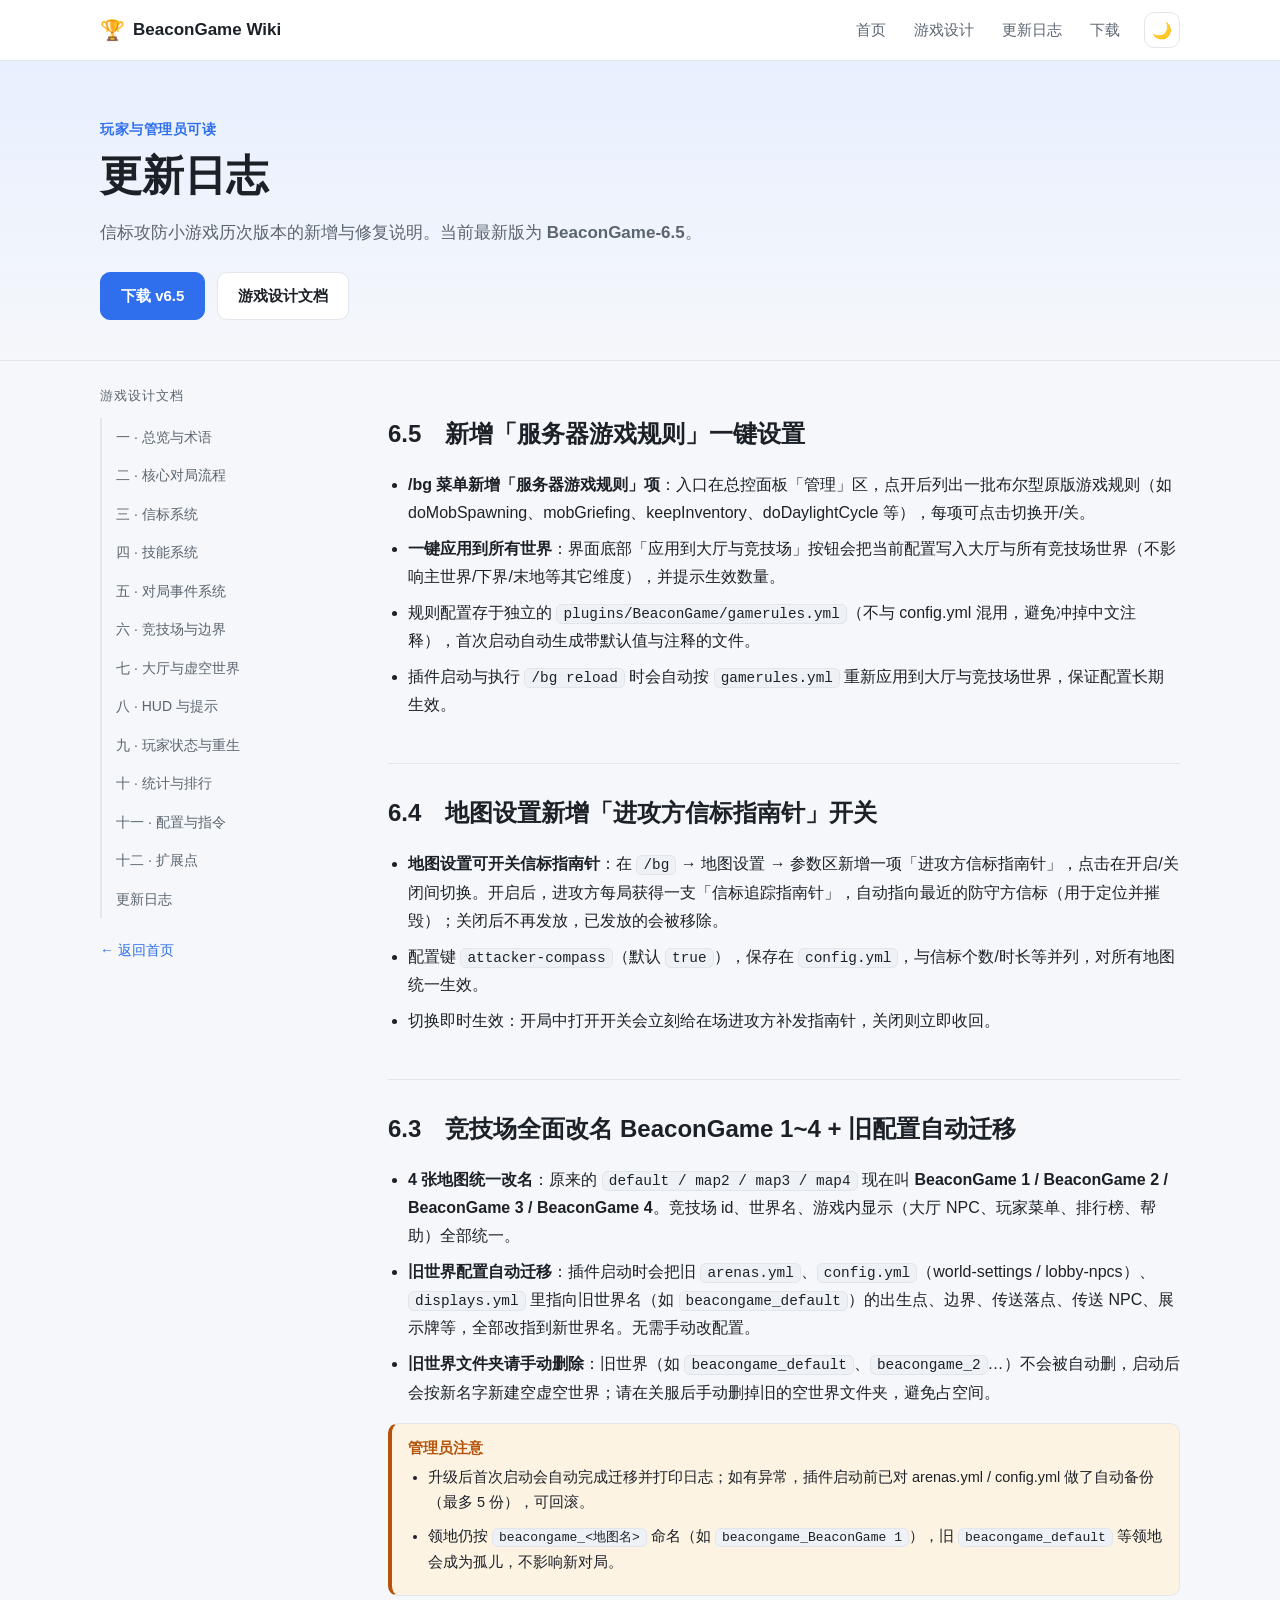
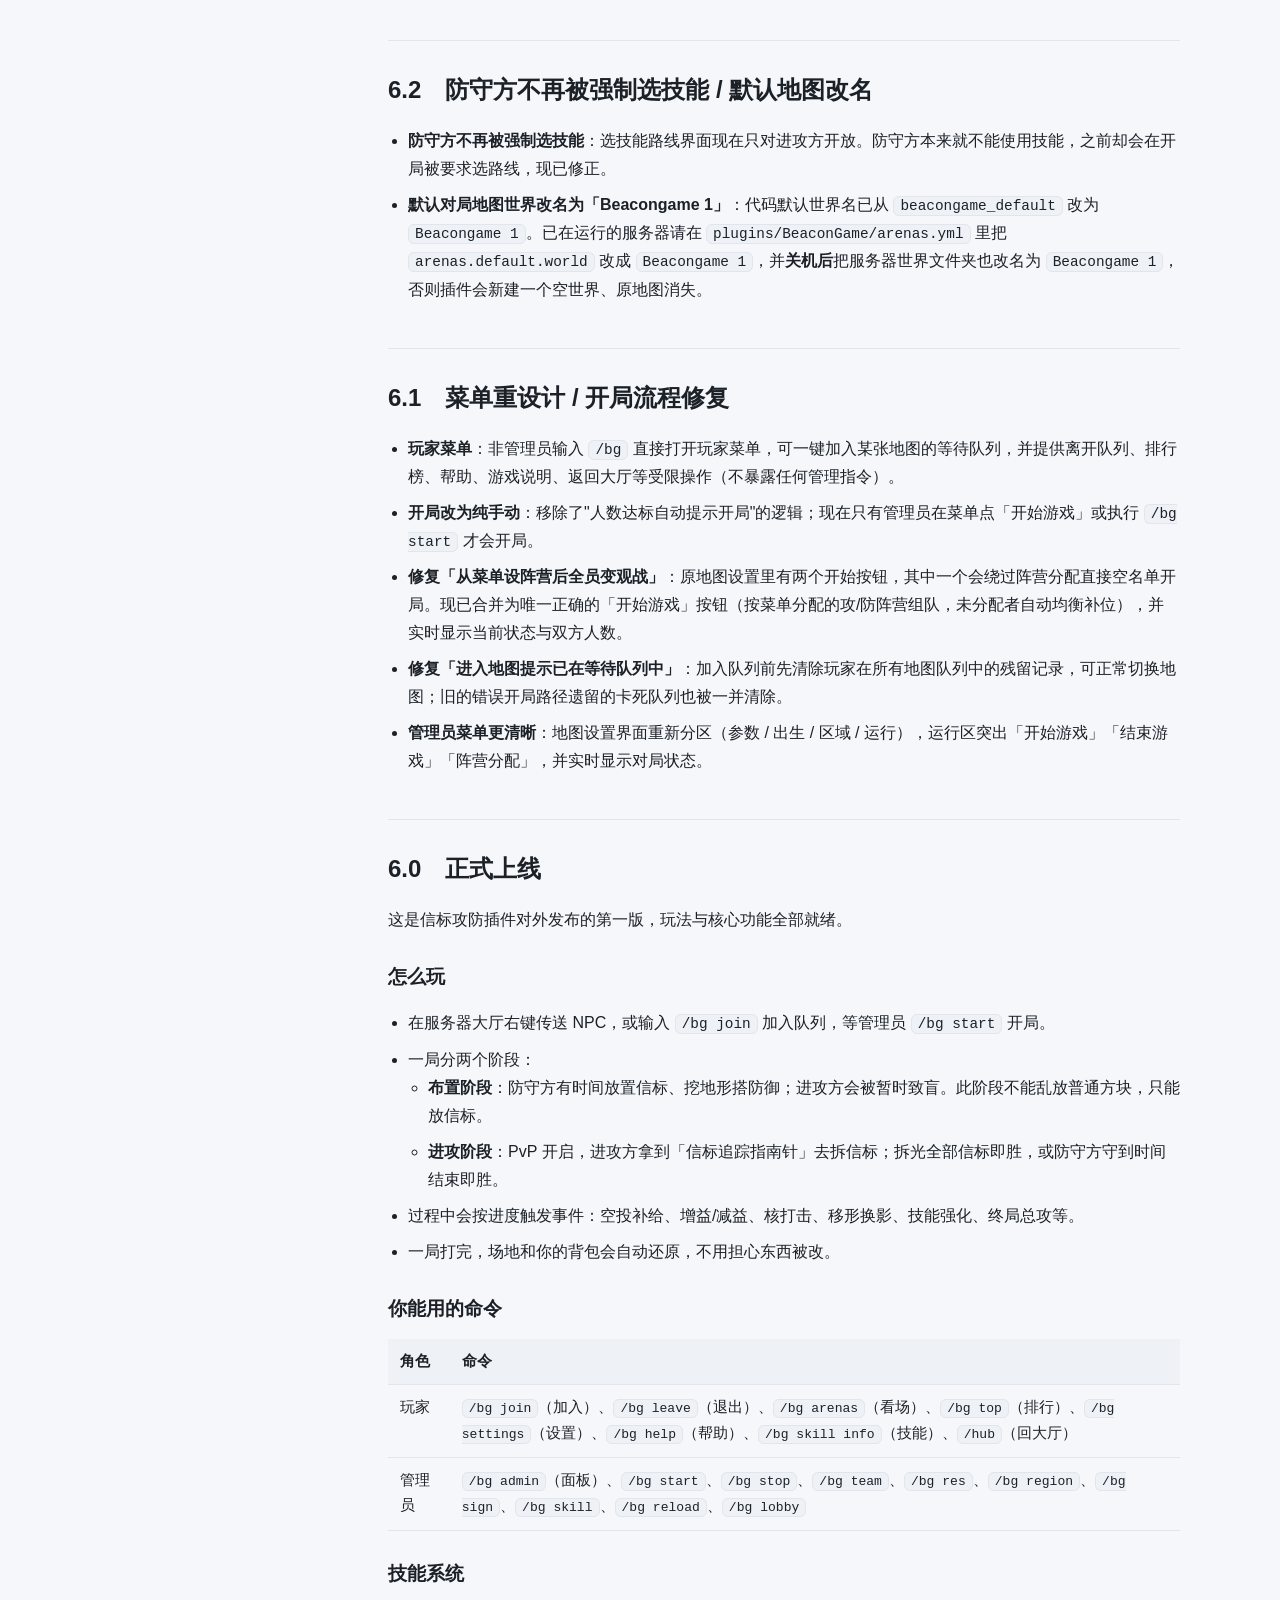
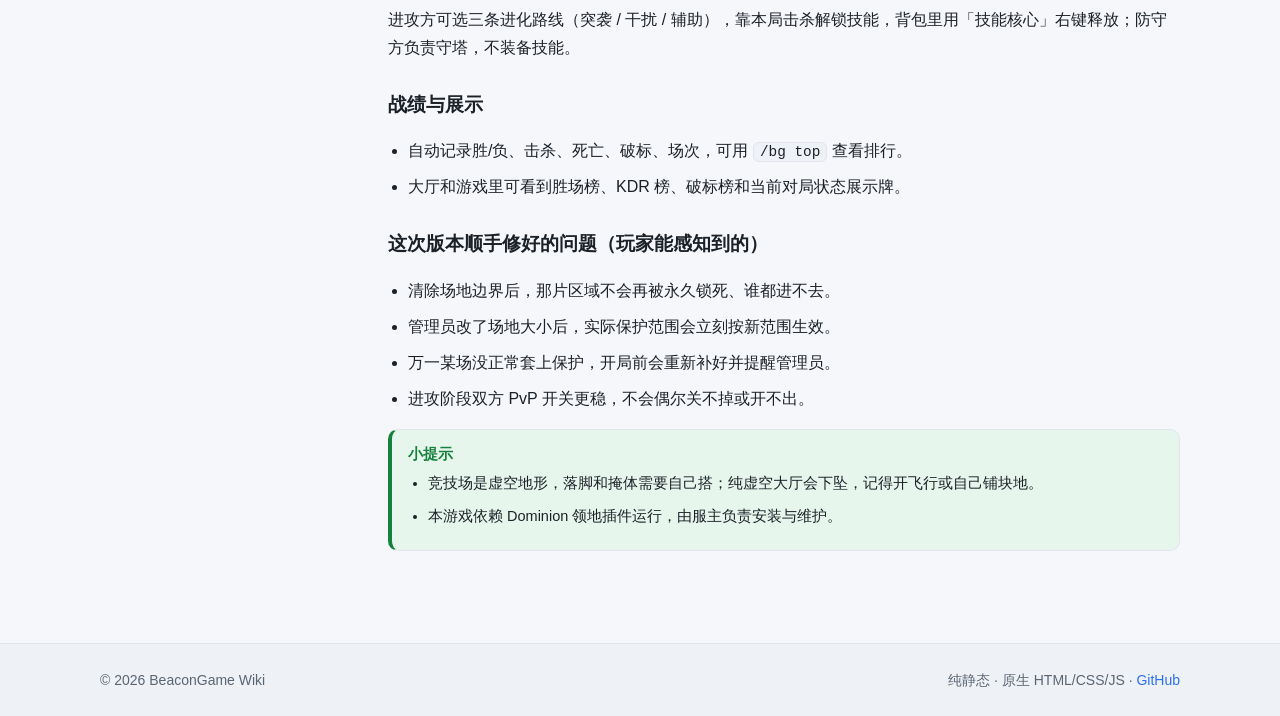
==== changelog.html @ fc7dd065 "1.0" ====
<!DOCTYPE html>
<html lang="zh-CN" data-theme="light">
<head>
  <meta charset="UTF-8" />
  <meta name="viewport" content="width=device-width, initial-scale=1" />
  <title>更新日志 · BeaconGame Wiki</title>
  <meta name="description" content="信标攻防 Beacon Attack & Defense 插件更新日志，覆盖 v6.0 至 v6.5 的新增与修复。" />
  <link rel="icon" href="data:image/svg+xml,<svg xmlns='http://www.w3.org/2000/svg' viewBox='0 0 100 100'><text y='.9em' font-size='90'>🏆</text></svg>" />
  <link rel="stylesheet" href="./css/style.css" />
  <script>
    (function () {
      try {
        var saved = localStorage.getItem('beacongame-theme');
        var theme = saved || (window.matchMedia && window.matchMedia('(prefers-color-scheme: dark)').matches ? 'dark' : 'light');
        document.documentElement.setAttribute('data-theme', theme);
      } catch (e) {}
    })();
  </script>
</head>

<body>
  <nav id="navbar"></nav>

  <header class="hero">
    <div class="wrap">
      <p class="hero-kicker">玩家与管理员可读</p>
      <h1 class="hero-title">更新日志</h1>
      <p class="hero-desc">信标攻防小游戏历次版本的新增与修复说明。当前最新版为 <strong>BeaconGame-6.5</strong>。</p>
      <div class="hero-actions">
        <a class="btn btn-primary" href="./download/BeaconGame-6.5.jar">下载 v6.5</a>
        <a class="btn" href="./design.html">游戏设计文档</a>
      </div>
    </div>
  </header>

  <div class="docs">
    <aside id="sidebar"></aside>

    <div class="docs-content">

      <article class="version">
        <h2 class="version-id">6.5　新增「服务器游戏规则」一键设置</h2>
        <ul>
          <li><strong>/bg 菜单新增「服务器游戏规则」项</strong>：入口在总控面板「管理」区，点开后列出一批布尔型原版游戏规则（如 doMobSpawning、mobGriefing、keepInventory、doDaylightCycle 等），每项可点击切换开/关。</li>
          <li><strong>一键应用到所有世界</strong>：界面底部「应用到大厅与竞技场」按钮会把当前配置写入大厅与所有竞技场世界（不影响主世界/下界/末地等其它维度），并提示生效数量。</li>
          <li>规则配置存于独立的 <code>plugins/BeaconGame/gamerules.yml</code>（不与 config.yml 混用，避免冲掉中文注释），首次启动自动生成带默认值与注释的文件。</li>
          <li>插件启动与执行 <code>/bg reload</code> 时会自动按 <code>gamerules.yml</code> 重新应用到大厅与竞技场世界，保证配置长期生效。</li>
        </ul>
      </article>

      <article class="version">
        <h2 class="version-id">6.4　地图设置新增「进攻方信标指南针」开关</h2>
        <ul>
          <li><strong>地图设置可开关信标指南针</strong>：在 <code>/bg</code> → 地图设置 → 参数区新增一项「进攻方信标指南针」，点击在开启/关闭间切换。开启后，进攻方每局获得一支「信标追踪指南针」，自动指向最近的防守方信标（用于定位并摧毁）；关闭后不再发放，已发放的会被移除。</li>
          <li>配置键 <code>attacker-compass</code>（默认 <code>true</code>），保存在 <code>config.yml</code>，与信标个数/时长等并列，对所有地图统一生效。</li>
          <li>切换即时生效：开局中打开开关会立刻给在场进攻方补发指南针，关闭则立即收回。</li>
        </ul>
      </article>

      <article class="version">
        <h2 class="version-id">6.3　竞技场全面改名 BeaconGame 1~4 + 旧配置自动迁移</h2>
        <ul>
          <li><strong>4 张地图统一改名</strong>：原来的 <code>default / map2 / map3 / map4</code> 现在叫 <strong>BeaconGame 1 / BeaconGame 2 / BeaconGame 3 / BeaconGame 4</strong>。竞技场 id、世界名、游戏内显示（大厅 NPC、玩家菜单、排行榜、帮助）全部统一。</li>
          <li><strong>旧世界配置自动迁移</strong>：插件启动时会把旧 <code>arenas.yml</code>、<code>config.yml</code>（world-settings / lobby-npcs）、<code>displays.yml</code> 里指向旧世界名（如 <code>beacongame_default</code>）的出生点、边界、传送落点、传送 NPC、展示牌等，全部改指到新世界名。无需手动改配置。</li>
          <li><strong>旧世界文件夹请手动删除</strong>：旧世界（如 <code>beacongame_default</code>、<code>beacongame_2</code>…）不会被自动删，启动后会按新名字新建空虚空世界；请在关服后手动删掉旧的空世界文件夹，避免占空间。</li>
        </ul>
        <div class="callout callout-warn">
          <span class="callout-title">管理员注意</span>
          <ul class="checks">
            <li>升级后首次启动会自动完成迁移并打印日志；如有异常，插件启动前已对 arenas.yml / config.yml 做了自动备份（最多 5 份），可回滚。</li>
            <li>领地仍按 <code>beacongame_&lt;地图名&gt;</code> 命名（如 <code>beacongame_BeaconGame 1</code>），旧 <code>beacongame_default</code> 等领地会成为孤儿，不影响新对局。</li>
          </ul>
        </div>
      </article>

      <article class="version">
        <h2 class="version-id">6.2　防守方不再被强制选技能 / 默认地图改名</h2>
        <ul>
          <li><strong>防守方不再被强制选技能</strong>：选技能路线界面现在只对进攻方开放。防守方本来就不能使用技能，之前却会在开局被要求选路线，现已修正。</li>
          <li><strong>默认对局地图世界改名为「Beacongame 1」</strong>：代码默认世界名已从 <code>beacongame_default</code> 改为 <code>Beacongame 1</code>。已在运行的服务器请在 <code>plugins/BeaconGame/arenas.yml</code> 里把 <code>arenas.default.world</code> 改成 <code>Beacongame 1</code>，并<strong>关机后</strong>把服务器世界文件夹也改名为 <code>Beacongame 1</code>，否则插件会新建一个空世界、原地图消失。</li>
        </ul>
      </article>

      <article class="version">
        <h2 class="version-id">6.1　菜单重设计 / 开局流程修复</h2>
        <ul>
          <li><strong>玩家菜单</strong>：非管理员输入 <code>/bg</code> 直接打开玩家菜单，可一键加入某张地图的等待队列，并提供离开队列、排行榜、帮助、游戏说明、返回大厅等受限操作（不暴露任何管理指令）。</li>
          <li><strong>开局改为纯手动</strong>：移除了"人数达标自动提示开局"的逻辑；现在只有管理员在菜单点「开始游戏」或执行 <code>/bg start</code> 才会开局。</li>
          <li><strong>修复「从菜单设阵营后全员变观战」</strong>：原地图设置里有两个开始按钮，其中一个会绕过阵营分配直接空名单开局。现已合并为唯一正确的「开始游戏」按钮（按菜单分配的攻/防阵营组队，未分配者自动均衡补位），并实时显示当前状态与双方人数。</li>
          <li><strong>修复「进入地图提示已在等待队列中」</strong>：加入队列前先清除玩家在所有地图队列中的残留记录，可正常切换地图；旧的错误开局路径遗留的卡死队列也被一并清除。</li>
          <li><strong>管理员菜单更清晰</strong>：地图设置界面重新分区（参数 / 出生 / 区域 / 运行），运行区突出「开始游戏」「结束游戏」「阵营分配」，并实时显示对局状态。</li>
        </ul>
      </article>

      <article class="version">
        <h2 class="version-id">6.0　正式上线</h2>
        <p>这是信标攻防插件对外发布的第一版，玩法与核心功能全部就绪。</p>

        <h3 class="doc-h3">怎么玩</h3>
        <ul>
          <li>在服务器大厅右键传送 NPC，或输入 <code>/bg join</code> 加入队列，等管理员 <code>/bg start</code> 开局。</li>
          <li>一局分两个阶段：
            <ul>
              <li><strong>布置阶段</strong>：防守方有时间放置信标、挖地形搭防御；进攻方会被暂时致盲。此阶段不能乱放普通方块，只能放信标。</li>
              <li><strong>进攻阶段</strong>：PvP 开启，进攻方拿到「信标追踪指南针」去拆信标；拆光全部信标即胜，或防守方守到时间结束即胜。</li>
            </ul>
          </li>
          <li>过程中会按进度触发事件：空投补给、增益/减益、核打击、移形换影、技能强化、终局总攻等。</li>
          <li>一局打完，场地和你的背包会自动还原，不用担心东西被改。</li>
        </ul>

        <h3 class="doc-h3">你能用的命令</h3>
        <div class="table-wrap">
          <table>
            <thead><tr><th>角色</th><th>命令</th></tr></thead>
            <tbody>
              <tr><td>玩家</td><td><code>/bg join</code>（加入）、<code>/bg leave</code>（退出）、<code>/bg arenas</code>（看场）、<code>/bg top</code>（排行）、<code>/bg settings</code>（设置）、<code>/bg help</code>（帮助）、<code>/bg skill info</code>（技能）、<code>/hub</code>（回大厅）</td></tr>
              <tr><td>管理员</td><td><code>/bg admin</code>（面板）、<code>/bg start</code>、<code>/bg stop</code>、<code>/bg team</code>、<code>/bg res</code>、<code>/bg region</code>、<code>/bg sign</code>、<code>/bg skill</code>、<code>/bg reload</code>、<code>/bg lobby</code></td></tr>
            </tbody>
          </table>
        </div>

        <h3 class="doc-h3">技能系统</h3>
        <p>进攻方可选三条进化路线（突袭 / 干扰 / 辅助），靠本局击杀解锁技能，背包里用「技能核心」右键释放；防守方负责守塔，不装备技能。</p>

        <h3 class="doc-h3">战绩与展示</h3>
        <ul>
          <li>自动记录胜/负、击杀、死亡、破标、场次，可用 <code>/bg top</code> 查看排行。</li>
          <li>大厅和游戏里可看到胜场榜、KDR 榜、破标榜和当前对局状态展示牌。</li>
        </ul>

        <h3 class="doc-h3">这次版本顺手修好的问题（玩家能感知到的）</h3>
        <ul>
          <li>清除场地边界后，那片区域不会再被永久锁死、谁都进不去。</li>
          <li>管理员改了场地大小后，实际保护范围会立刻按新范围生效。</li>
          <li>万一某场没正常套上保护，开局前会重新补好并提醒管理员。</li>
          <li>进攻阶段双方 PvP 开关更稳，不会偶尔关不掉或开不出。</li>
        </ul>

        <div class="callout callout-tip">
          <span class="callout-title">小提示</span>
          <ul class="checks">
            <li>竞技场是虚空地形，落脚和掩体需要自己搭；纯虚空大厅会下坠，记得开飞行或自己铺块地。</li>
            <li>本游戏依赖 Dominion 领地插件运行，由服主负责安装与维护。</li>
          </ul>
        </div>
      </article>

    </div>
  </div>

  <footer class="footer">
    <div class="wrap footer-inner">
      <span>© <span id="year">2026</span> BeaconGame Wiki</span>
      <span class="footer-note">纯静态 · 原生 HTML/CSS/JS · <a href="https://github.com/TanDingyan/Beacongame">GitHub</a></span>
    </div>
  </footer>

  <script src="./js/main.js" defer></script>
</body>
</html>
---- css/style.css ----
/* =========================================================
 * BeaconGame Wiki - 全局样式
 * 设计要点：
 * 1) 主题用 CSS 变量：只切换 <html data-theme="dark">，组件样式零改动；
 * 2) 装饰一律用渐变/emoji，不引用外部图片，避免子路径部署下的 404；
 * 3) 文档页用「左侧固定栏 + 右侧内容」布局，移动端自动堆叠；
 * 4) 全站响应式，断点 920px（侧栏收起）与 760px（导航折叠）。
 * ========================================================= */

/* ---------- 浅色主题（默认） ---------- */
:root {
  --bg:         #f5f7fa;
  --bg-soft:    #eef2f7;
  --surface:    #ffffff;
  --text:       #1c2128;
  --muted:      #5b6570;
  --border:     #e2e6ec;
  --brand:      #2f6fed;
  --brand-soft: #e8f0ff;
  --ok:         #17803d;
  --ok-soft:    #e6f6ec;
  --warn:       #b45309;
  --warn-soft:  #fdf3e3;
  --danger:     #b42318;
  --danger-soft:#fdeceb;
  --shadow:     0 1px 2px rgba(16, 24, 40, .06), 0 8px 24px rgba(16, 24, 40, .06);
  --radius:     14px;
  --maxw:       1120px;
  --nav-h:      60px;
  --side-w:     260px;
  color-scheme: light;
}

/* ---------- 深色主题：只覆盖变量 ---------- */
[data-theme="dark"] {
  --bg:         #0e1116;
  --bg-soft:    #151a21;
  --surface:    #161b22;
  --text:       #e6edf3;
  --muted:      #98a2b3;
  --border:     #262d36;
  --brand:      #6ea8fe;
  --brand-soft: #16233a;
  --ok:         #56d364;
  --ok-soft:    #12261a;
  --warn:       #e3b341;
  --warn-soft:  #2a2417;
  --danger:     #f0883e;
  --danger-soft:#2a1c18;
  --shadow:     0 1px 2px rgba(0, 0, 0, .4), 0 8px 24px rgba(0, 0, 0, .35);
  color-scheme: dark;
}

/* ---------- 基础重置 ---------- */
* { box-sizing: border-box; }

html {
  scroll-behavior: smooth;
  scroll-padding-top: calc(var(--nav-h) + 16px);   /* 防止吸顶导航挡住锚点标题 */
  -webkit-text-size-adjust: 100%;
}

body {
  margin: 0;
  font-family: -apple-system, BlinkMacSystemFont, "Segoe UI", "PingFang SC",
               "Microsoft YaHei", "Helvetica Neue", Arial, sans-serif;
  background: var(--bg);
  color: var(--text);
  line-height: 1.75;
  transition: background-color .25s ease, color .25s ease;
}

a { color: var(--brand); text-decoration: none; }
a:hover { text-decoration: underline; }

code {
  font-family: ui-monospace, SFMono-Regular, Consolas, "Courier New", monospace;
  background: var(--bg-soft);
  border: 1px solid var(--border);
  border-radius: 6px;
  padding: 1px 6px;
  font-size: .9em;
}

pre {
  background: var(--bg-soft);
  border: 1px solid var(--border);
  border-radius: 10px;
  padding: 14px 16px;
  overflow-x: auto;
}
pre code { background: none; border: none; padding: 0; }

.wrap { width: 100%; max-width: var(--maxw); margin: 0 auto; padding: 0 20px; }

/* =========================================================
 * 顶部导航栏（由 js/main.js 注入到 <nav id="navbar">）
 * ========================================================= */
.navbar {
  position: sticky; top: 0; z-index: 50;
  background: var(--surface);
  border-bottom: 1px solid var(--border);
}
.nav-inner {
  position: relative;
  max-width: var(--maxw); height: var(--nav-h);
  margin: 0 auto; padding: 0 20px;
  display: flex; align-items: center; gap: 16px;
}
.brand {
  display: flex; align-items: center; gap: 8px;
  font-weight: 700; font-size: 17px; color: var(--text); white-space: nowrap;
}
.brand:hover { text-decoration: none; color: var(--brand); }
.brand-logo { font-size: 20px; }

.nav-links {
  display: flex; align-items: center; gap: 4px;
  list-style: none; margin: 0 0 0 auto; padding: 0;
}
.nav-links a {
  display: block; padding: 6px 12px; border-radius: 8px;
  color: var(--muted); font-size: 15px;
}
.nav-links a:hover { background: var(--bg-soft); color: var(--text); text-decoration: none; }
.nav-links a.is-active { color: var(--brand); background: var(--brand-soft); font-weight: 600; }

.theme-toggle {
  margin-left: 8px; width: 36px; height: 36px;
  display: inline-flex; align-items: center; justify-content: center;
  border: 1px solid var(--border); border-radius: 10px;
  background: var(--surface); color: var(--text); font-size: 16px; cursor: pointer;
}
.theme-toggle:hover { background: var(--bg-soft); }

.nav-toggle {
  display: none; margin-left: auto;
  width: 40px; height: 36px;
  border: 1px solid var(--border); border-radius: 10px;
  background: var(--surface); color: var(--text); font-size: 18px; cursor: pointer;
}

/* =========================================================
 * Hero（首页/文档页顶部）
 * ========================================================= */
.hero {
  padding: 56px 0 40px;
  background: linear-gradient(180deg, var(--brand-soft) 0%, var(--bg) 100%);
  border-bottom: 1px solid var(--border);
}
.hero-kicker { margin: 0 0 8px; color: var(--brand); font-size: 14px; font-weight: 600; letter-spacing: .5px; }
.hero-title  { margin: 0 0 16px; font-size: clamp(26px, 5vw, 42px); line-height: 1.25; }
.hero-desc   { margin: 0 0 24px; max-width: 720px; color: var(--muted); font-size: 17px; }
.hero-actions { display: flex; flex-wrap: wrap; gap: 12px; }

.btn {
  display: inline-block; padding: 10px 20px;
  border: 1px solid var(--border); border-radius: 10px;
  background: var(--surface); color: var(--text); font-weight: 600; font-size: 15px;
}
.btn:hover { text-decoration: none; border-color: var(--brand); color: var(--brand); }
.btn-primary { background: var(--brand); border-color: var(--brand); color: #fff; }
.btn-primary:hover { color: #fff; filter: brightness(1.08); }
.btn-lg { padding: 12px 26px; font-size: 16px; }

/* =========================================================
 * 区块与标题
 * ========================================================= */
.section { padding: 44px 0; border-bottom: 1px solid var(--border); }
.section:last-of-type { border-bottom: none; }
.section-title { margin: 0 0 8px; font-size: 26px; }
.section-sub   { margin: 0 0 20px; color: var(--muted); }

h2.doc-h2 { font-size: 24px; margin: 8px 0 14px; padding-bottom: 8px; border-bottom: 1px solid var(--border); }
h3.doc-h3 { font-size: 19px; margin: 26px 0 10px; }
h4.doc-h4 { font-size: 16px; margin: 18px 0 8px; color: var(--muted); }

/* =========================================================
 * 卡片 / 网格（首页项目列表）
 * ========================================================= */
.grid { display: grid; grid-template-columns: repeat(auto-fill, minmax(280px, 1fr)); gap: 16px; }
.card {
  display: block; padding: 18px;
  background: var(--surface); border: 1px solid var(--border);
  border-radius: var(--radius); box-shadow: var(--shadow); color: var(--text);
  transition: transform .18s ease, box-shadow .18s ease, border-color .18s ease;
}
a.card:hover { text-decoration: none; transform: translateY(-3px); border-color: var(--brand); box-shadow: 0 6px 20px rgba(47,111,237,.18); }
.card-head { display: flex; align-items: center; justify-content: space-between; margin-bottom: 10px; }
.card-icon { font-size: 26px; }
.card-title { margin: 0 0 6px; font-size: 18px; }
.card-desc  { margin: 0 0 12px; color: var(--muted); font-size: 15px; }
.card-tags  { display: flex; flex-wrap: wrap; gap: 6px; }

.tag  { display: inline-block; padding: 2px 10px; border-radius: 999px; background: var(--bg-soft); border: 1px solid var(--border); color: var(--muted); font-size: 12px; }
.badge { padding: 3px 10px; border-radius: 999px; background: var(--brand-soft); color: var(--brand); font-size: 12px; font-weight: 600; }
.badge-ok   { background: var(--ok-soft);   color: var(--ok); }
.badge-warn { background: var(--warn-soft); color: var(--warn); }
.chips { display: flex; flex-wrap: wrap; gap: 8px; }
.tag-filter { display: flex; flex-wrap: wrap; gap: 8px; margin-bottom: 18px; }
.tag-filter button {
  padding: 5px 14px; border: 1px solid var(--border); border-radius: 999px;
  background: var(--surface); color: var(--muted); font-size: 13px; cursor: pointer;
}
.tag-filter button.is-active { background: var(--brand); border-color: var(--brand); color: #fff; }
.empty { color: var(--muted); padding: 24px 0; }

/* =========================================================
 * 文档布局：侧栏 + 内容
 * ========================================================= */
.docs { display: flex; gap: 28px; align-items: flex-start; max-width: var(--maxw); margin: 0 auto; padding: 24px 20px 48px; }

.sidebar {
  width: var(--side-w); flex: 0 0 var(--side-w);
  position: sticky; top: calc(var(--nav-h) + 16px);
  align-self: flex-start;
  max-height: calc(100vh - var(--nav-h) - 32px);
  overflow-y: auto;
}
.sidebar-title { font-size: 13px; text-transform: uppercase; letter-spacing: .08em; color: var(--muted); margin: 0 0 10px; }
.sidebar ul { list-style: none; margin: 0 0 18px; padding: 0; border-left: 2px solid var(--border); }
.sidebar li a {
  display: block; padding: 7px 14px; color: var(--muted); font-size: 14px;
  border-left: 2px solid transparent; margin-left: -2px;
}
.sidebar li a:hover { color: var(--text); text-decoration: none; background: var(--bg-soft); }
.sidebar li a.is-active { color: var(--brand); border-left-color: var(--brand); font-weight: 600; background: var(--brand-soft); }
.sidebar .back { font-size: 14px; }

.docs-content { flex: 1 1 auto; min-width: 0; }
.docs-content section { scroll-margin-top: calc(var(--nav-h) + 16px); }

/* =========================================================
 * 表格
 * ========================================================= */
.table-wrap { overflow-x: auto; -webkit-overflow-scrolling: touch; margin: 14px 0; }
table { width: 100%; border-collapse: collapse; min-width: 520px; font-size: 14.5px; }
th, td { padding: 10px 12px; border-bottom: 1px solid var(--border); text-align: left; vertical-align: top; }
th { background: var(--bg-soft); font-weight: 600; white-space: nowrap; }
tbody tr:hover { background: var(--bg-soft); }

/* =========================================================
 * 提示框（callout）
 * ========================================================= */
.callout {
  border: 1px solid var(--border); border-left-width: 4px; border-radius: 10px;
  padding: 12px 16px; margin: 16px 0; background: var(--surface); font-size: 14.5px;
}
.callout .callout-title { font-weight: 700; display: block; margin-bottom: 4px; }
.callout-note  { border-left-color: var(--brand); }
.callout-note  .callout-title { color: var(--brand); }
.callout-warn  { border-left-color: var(--warn); background: var(--warn-soft); }
.callout-warn  .callout-title { color: var(--warn); }
.callout-tip   { border-left-color: var(--ok); background: var(--ok-soft); }
.callout-tip   .callout-title { color: var(--ok); }
.callout-danger{ border-left-color: var(--danger); background: var(--danger-soft); }
.callout-danger .callout-title { color: var(--danger); }

/* =========================================================
 * 列表 / 步骤
 * ========================================================= */
.steps { padding-left: 22px; margin: 0; }
.steps li { margin-bottom: 8px; }
.checks { padding-left: 22px; margin: 0; }
.checks li { margin-bottom: 6px; }
ul.clean { padding-left: 20px; }
ul.clean li { margin-bottom: 6px; }

/* =========================================================
 * 版本条目（更新日志）
 * ========================================================= */
.version { padding: 28px 0; border-bottom: 1px solid var(--border); }
.version:last-child { border-bottom: none; }
.version-id { font-size: 24px; margin: 0 0 4px; }
.version-date { color: var(--muted); font-size: 14px; margin: 0 0 14px; }
.version ul { padding-left: 20px; }
.version li { margin-bottom: 8px; }

/* =========================================================
 * 页脚
 * ========================================================= */
.footer { border-top: 1px solid var(--border); background: var(--bg-soft); padding: 24px 0; }
.footer-inner { display: flex; flex-wrap: wrap; gap: 8px; justify-content: space-between; font-size: 14px; color: var(--muted); }

/* =========================================================
 * 响应式
 * ========================================================= */
@media (max-width: 920px) {
  .docs { flex-direction: column; gap: 0; }
  .sidebar {
    width: 100%; flex: none; position: static;
    max-height: none; overflow: visible; margin-bottom: 8px;
  }
  .sidebar ul { display: flex; flex-wrap: wrap; gap: 4px 6px; border-left: none; }
  .sidebar li a { border-left: none; border: 1px solid var(--border); border-radius: 8px; padding: 6px 12px; }
  .sidebar li a.is-active { border-color: var(--brand); }
}

@media (max-width: 760px) {
  .nav-toggle { display: block; }
  .nav-links {
    display: none; position: absolute; top: 100%; left: 0; right: 0;
    flex-direction: column; align-items: stretch; gap: 2px;
    padding: 10px 20px 16px; background: var(--surface);
    border-bottom: 1px solid var(--border); box-shadow: var(--shadow);
  }
  .nav-links.open { display: flex; }
  .nav-links a { padding: 10px 12px; font-size: 16px; }
  .theme-toggle { margin: 8px 0 0; align-self: flex-start; }

  .hero { padding: 36px 0 28px; }
  .section { padding: 30px 0; }
  .section-title { font-size: 22px; }
}

@media (prefers-reduced-motion: reduce) {
  html { scroll-behavior: auto; }
  * { transition: none !important; }
}
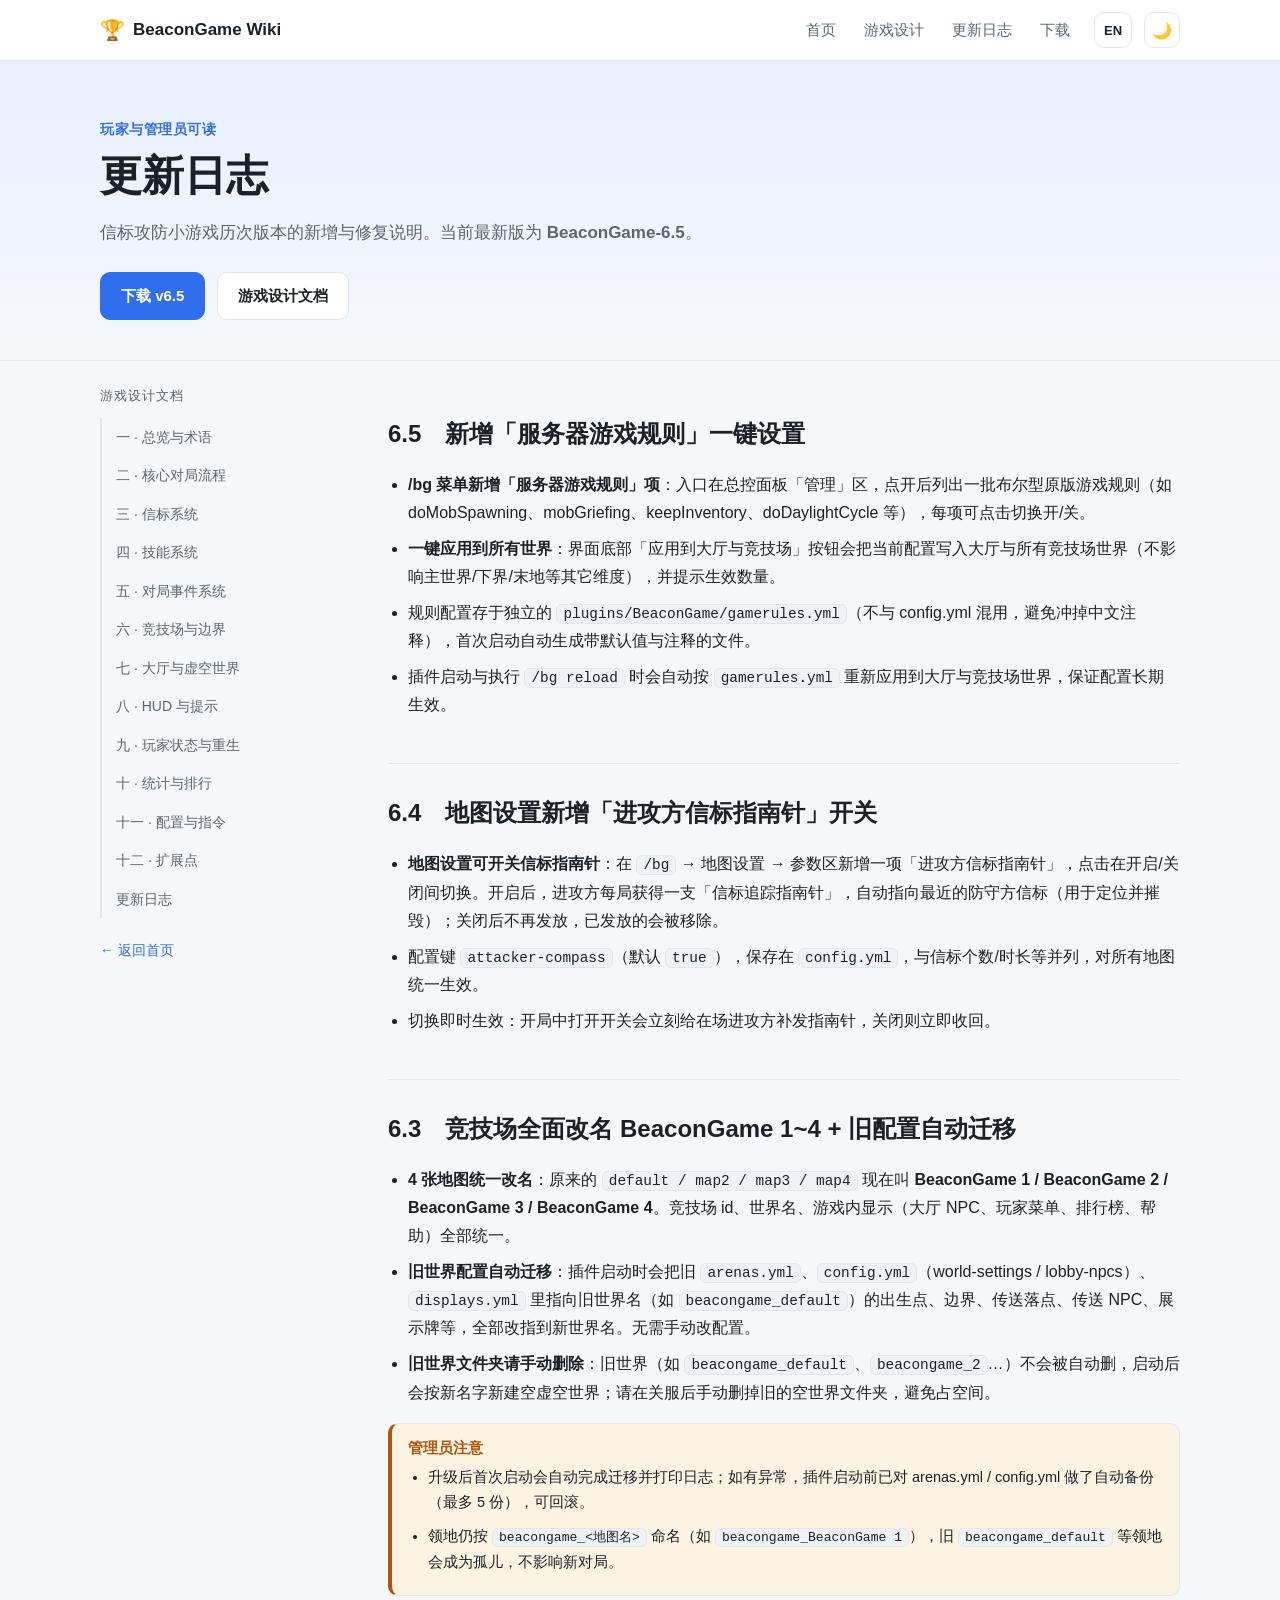
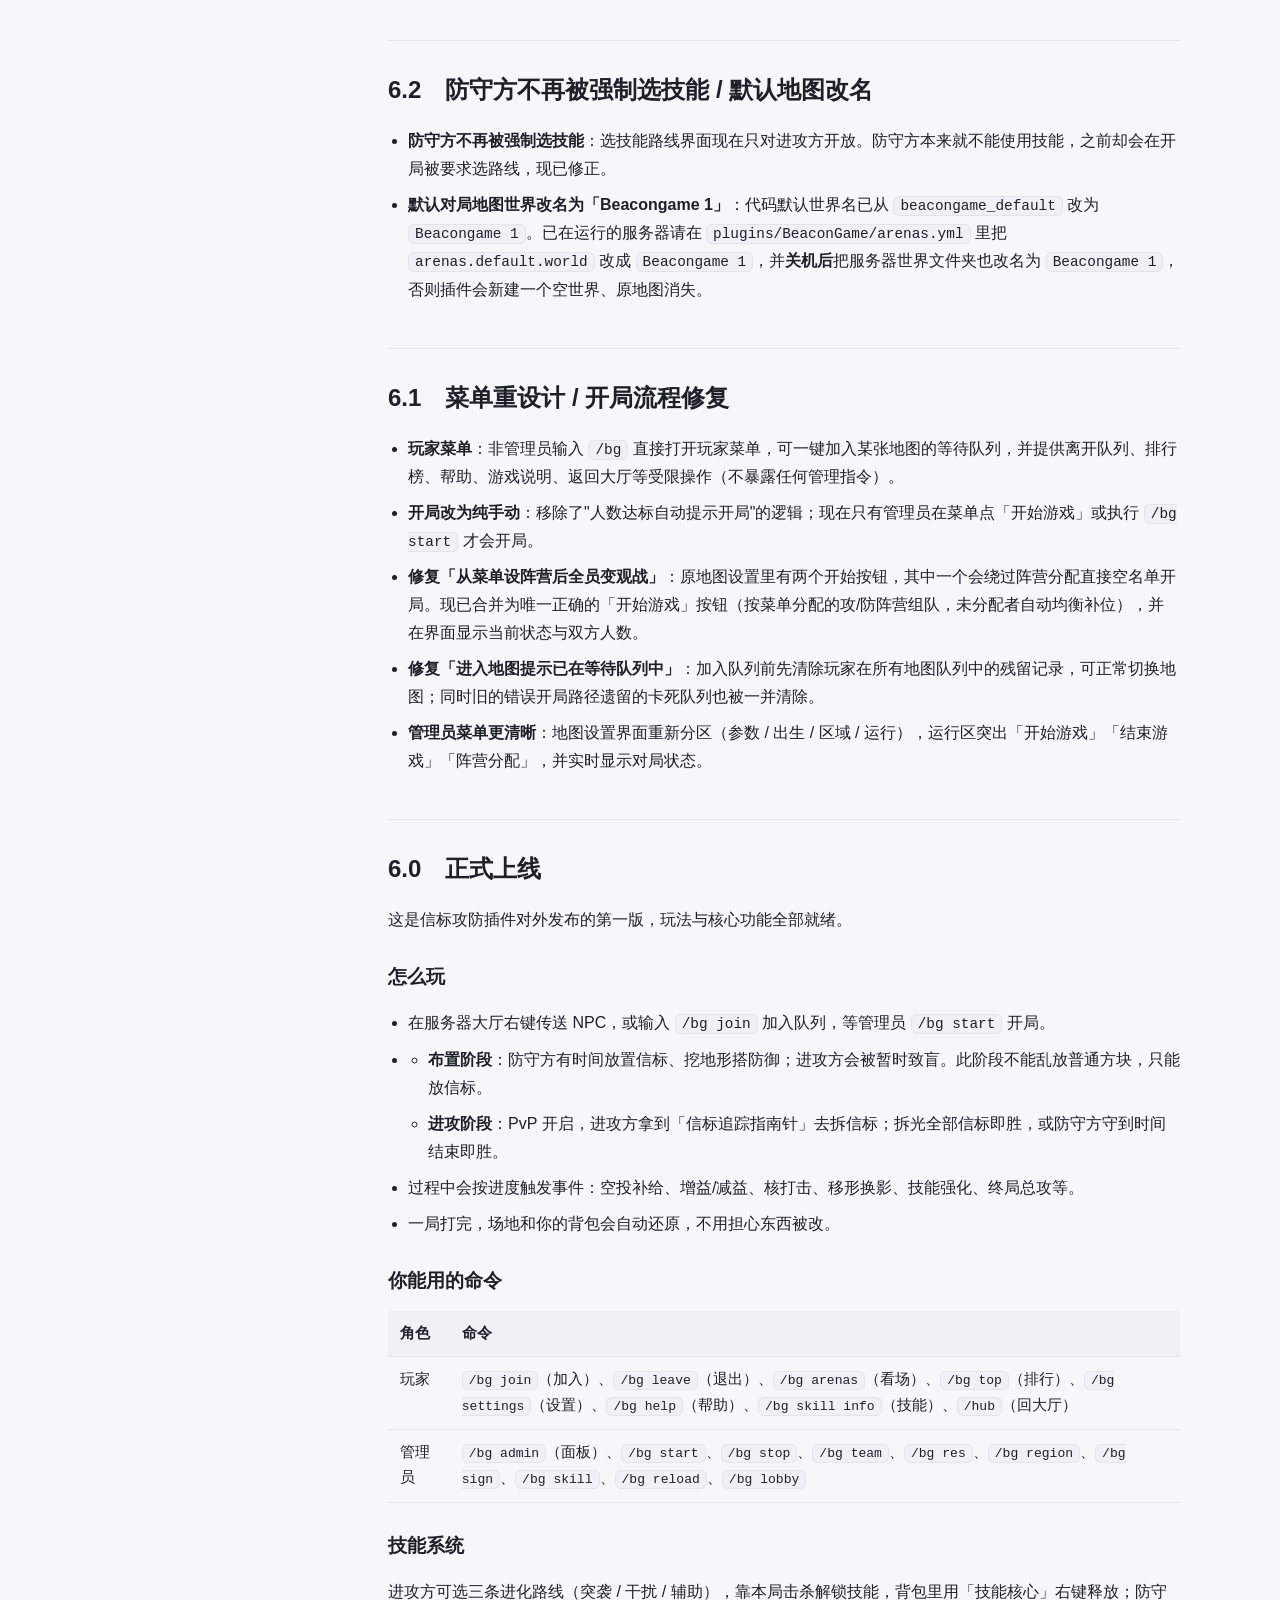
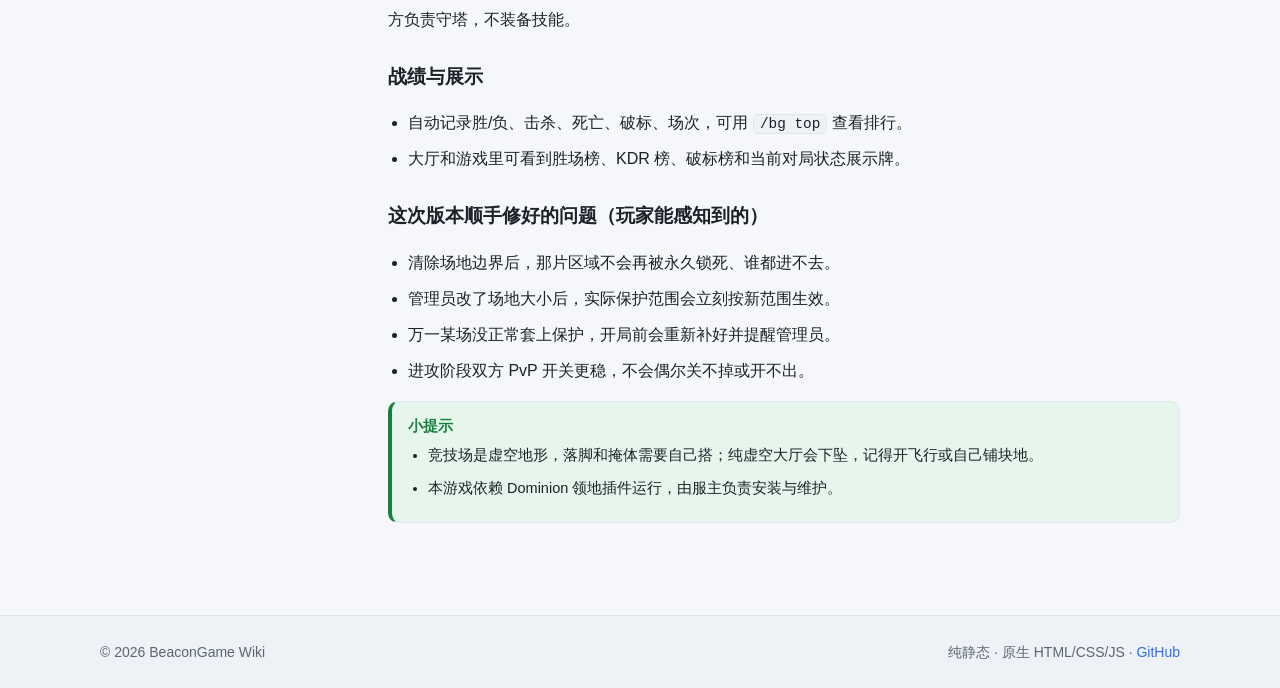
==== commit b0bf1f45: "中英对照" ====
--- a/changelog.html
+++ b/changelog.html
@@ -13,6 +13,7 @@
         var saved = localStorage.getItem('beacongame-theme');
         var theme = saved || (window.matchMedia && window.matchMedia('(prefers-color-scheme: dark)').matches ? 'dark' : 'light');
         document.documentElement.setAttribute('data-theme', theme);
+        if (localStorage.getItem('beacongame-lang') === 'en') document.documentElement.classList.add('lang-en');
       } catch (e) {}
     })();
   </script>
@@ -23,12 +24,12 @@
 
   <header class="hero">
     <div class="wrap">
-      <p class="hero-kicker">玩家与管理员可读</p>
-      <h1 class="hero-title">更新日志</h1>
-      <p class="hero-desc">信标攻防小游戏历次版本的新增与修复说明。当前最新版为 <strong>BeaconGame-6.5</strong>。</p>
+      <p class="hero-kicker" data-en="For players and admins">玩家与管理员可读</p>
+      <h1 class="hero-title" data-en="Changelog">更新日志</h1>
+      <p class="hero-desc" data-en="Release notes for Beacon Attack & Defense, covering new features and fixes from v6.0 to v6.5. The current latest is BeaconGame-6.5.">信标攻防小游戏历次版本的新增与修复说明。当前最新版为 <strong>BeaconGame-6.5</strong>。</p>
       <div class="hero-actions">
-        <a class="btn btn-primary" href="./download/BeaconGame-6.5.jar">下载 v6.5</a>
-        <a class="btn" href="./design.html">游戏设计文档</a>
+        <a class="btn btn-primary" href="./download/BeaconGame-6.5.jar" data-en="Download v6.5">下载 v6.5</a>
+        <a class="btn" href="./design.html" data-en="Game Design Doc">游戏设计文档</a>
       </div>
     </div>
   </header>
@@ -39,109 +40,109 @@
     <div class="docs-content">
 
       <article class="version">
-        <h2 class="version-id">6.5　新增「服务器游戏规则」一键设置</h2>
+        <h2 class="version-id" data-en="6.5 · One-click Server Game Rules">6.5　新增「服务器游戏规则」一键设置</h2>
         <ul>
-          <li><strong>/bg 菜单新增「服务器游戏规则」项</strong>：入口在总控面板「管理」区，点开后列出一批布尔型原版游戏规则（如 doMobSpawning、mobGriefing、keepInventory、doDaylightCycle 等），每项可点击切换开/关。</li>
-          <li><strong>一键应用到所有世界</strong>：界面底部「应用到大厅与竞技场」按钮会把当前配置写入大厅与所有竞技场世界（不影响主世界/下界/末地等其它维度），并提示生效数量。</li>
-          <li>规则配置存于独立的 <code>plugins/BeaconGame/gamerules.yml</code>（不与 config.yml 混用，避免冲掉中文注释），首次启动自动生成带默认值与注释的文件。</li>
-          <li>插件启动与执行 <code>/bg reload</code> 时会自动按 <code>gamerules.yml</code> 重新应用到大厅与竞技场世界，保证配置长期生效。</li>
+          <li data-en="<strong>/bg menu adds a 'Server Game Rules' item</strong>: entry in the admin panel's 'Manage' area; opens a list of boolean vanilla rules (e.g. doMobSpawning, mobGriefing, keepInventory, doDaylightCycle), each toggled by click."><strong>/bg 菜单新增「服务器游戏规则」项</strong>：入口在总控面板「管理」区，点开后列出一批布尔型原版游戏规则（如 doMobSpawning、mobGriefing、keepInventory、doDaylightCycle 等），每项可点击切换开/关。</li>
+          <li data-en="<strong>Apply to all worlds with one click</strong>: the 'Apply to lobby & arenas' button at the bottom writes the current config to the lobby and all arena worlds (not overworld/nether/end), and reports how many took effect."><strong>一键应用到所有世界</strong>：界面底部「应用到大厅与竞技场」按钮会把当前配置写入大厅与所有竞技场世界（不影响主世界/下界/末地等其它维度），并提示生效数量。</li>
+          <li data-en="Rules are stored in a standalone <code>plugins/BeaconGame/gamerules.yml</code> (kept separate from config.yml to preserve Chinese comments), auto-generated with defaults and comments on first launch.">规则配置存于独立的 <code>plugins/BeaconGame/gamerules.yml</code>（不与 config.yml 混用，避免冲掉中文注释），首次启动自动生成带默认值与注释的文件。</li>
+          <li data-en="On plugin startup and on <code>/bg reload</code>, rules are auto-applied to lobby and arena worlds, ensuring long-term persistence.">插件启动与执行 <code>/bg reload</code> 时会自动按 <code>gamerules.yml</code> 重新应用到大厅与竞技场世界，保证配置长期生效。</li>
         </ul>
       </article>
 
       <article class="version">
-        <h2 class="version-id">6.4　地图设置新增「进攻方信标指南针」开关</h2>
+        <h2 class="version-id" data-en="6.4 · Attacker Beacon Compass Toggle in Map Settings">6.4　地图设置新增「进攻方信标指南针」开关</h2>
         <ul>
-          <li><strong>地图设置可开关信标指南针</strong>：在 <code>/bg</code> → 地图设置 → 参数区新增一项「进攻方信标指南针」，点击在开启/关闭间切换。开启后，进攻方每局获得一支「信标追踪指南针」，自动指向最近的防守方信标（用于定位并摧毁）；关闭后不再发放，已发放的会被移除。</li>
-          <li>配置键 <code>attacker-compass</code>（默认 <code>true</code>），保存在 <code>config.yml</code>，与信标个数/时长等并列，对所有地图统一生效。</li>
-          <li>切换即时生效：开局中打开开关会立刻给在场进攻方补发指南针，关闭则立即收回。</li>
+          <li data-en="<strong>Map settings can toggle the beacon compass</strong>: a new 'Attacker Beacon Compass' item in <code>/bg</code> → Map Settings → Parameters toggles on/off. When on, attackers receive a 'beacon-tracking compass' each match that points to the nearest defender beacon; when off, none is given and any issued one is removed."><strong>地图设置可开关信标指南针</strong>：在 <code>/bg</code> → 地图设置 → 参数区新增一项「进攻方信标指南针」，点击在开启/关闭间切换。开启后，进攻方每局获得一支「信标追踪指南针」，自动指向最近的防守方信标（用于定位并摧毁）；关闭后不再发放，已发放的会被移除。</li>
+          <li data-en="Config key <code>attacker-compass</code> (default <code>true</code>), stored in <code>config.yml</code> alongside beacon count/length, applies to all maps uniformly.">配置键 <code>attacker-compass</code>（默认 <code>true</code>），保存在 <code>config.yml</code>，与信标个数/时长等并列，对所有地图统一生效。</li>
+          <li data-en="Switch is instant: turning it on mid-match immediately issues compasses to present attackers; turning off immediately reclaims them.">切换即时生效：开局中打开开关会立刻给在场进攻方补发指南针，关闭则立即收回。</li>
         </ul>
       </article>
 
       <article class="version">
-        <h2 class="version-id">6.3　竞技场全面改名 BeaconGame 1~4 + 旧配置自动迁移</h2>
+        <h2 class="version-id" data-en="6.3 · Arenas renamed BeaconGame 1~4 + auto config migration">6.3　竞技场全面改名 BeaconGame 1~4 + 旧配置自动迁移</h2>
         <ul>
-          <li><strong>4 张地图统一改名</strong>：原来的 <code>default / map2 / map3 / map4</code> 现在叫 <strong>BeaconGame 1 / BeaconGame 2 / BeaconGame 3 / BeaconGame 4</strong>。竞技场 id、世界名、游戏内显示（大厅 NPC、玩家菜单、排行榜、帮助）全部统一。</li>
-          <li><strong>旧世界配置自动迁移</strong>：插件启动时会把旧 <code>arenas.yml</code>、<code>config.yml</code>（world-settings / lobby-npcs）、<code>displays.yml</code> 里指向旧世界名（如 <code>beacongame_default</code>）的出生点、边界、传送落点、传送 NPC、展示牌等，全部改指到新世界名。无需手动改配置。</li>
-          <li><strong>旧世界文件夹请手动删除</strong>：旧世界（如 <code>beacongame_default</code>、<code>beacongame_2</code>…）不会被自动删，启动后会按新名字新建空虚空世界；请在关服后手动删掉旧的空世界文件夹，避免占空间。</li>
+          <li data-en="<strong>Four maps uniformly renamed</strong>: the old <code>default / map2 / map3 / map4</code> are now <strong>BeaconGame 1 / 2 / 3 / 4</strong>. Arena id, world name, and in-game display (lobby NPC, player menu, leaderboard, help) all unified."><strong>4 张地图统一改名</strong>：原来的 <code>default / map2 / map3 / map4</code> 现在叫 <strong>BeaconGame 1 / BeaconGame 2 / BeaconGame 3 / BeaconGame 4</strong>。竞技场 id、世界名、游戏内显示（大厅 NPC、玩家菜单、排行榜、帮助）全部统一。</li>
+          <li data-en="<strong>Old world config auto-migrates</strong>: on startup the plugin rewrites old <code>arenas.yml</code>, <code>config.yml</code> (world-settings / lobby-npcs), and <code>displays.yml</code> references from old world names (e.g. <code>beacongame_default</code>) to the new ones — no manual edit needed."><strong>旧世界配置自动迁移</strong>：插件启动时会把旧 <code>arenas.yml</code>、<code>config.yml</code>（world-settings / lobby-npcs）、<code>displays.yml</code> 里指向旧世界名（如 <code>beacongame_default</code>）的出生点、边界、传送落点、传送 NPC、展示牌等，全部改指到新世界名。无需手动改配置。</li>
+          <li data-en="<strong>Delete old world folders manually</strong>: old worlds (e.g. <code>beacongame_default</code>, <code>beacongame_2</code>…) are not auto-deleted; after startup new void worlds are created under new names — delete the old empty folders after stopping the server to save space."><strong>旧世界文件夹请手动删除</strong>：旧世界（如 <code>beacongame_default</code>、<code>beacongame_2</code>…）不会被自动删，启动后会按新名字新建空虚空世界；请在关服后手动删掉旧的空世界文件夹，避免占空间。</li>
         </ul>
         <div class="callout callout-warn">
-          <span class="callout-title">管理员注意</span>
+          <span class="callout-title" data-en="Admin note">管理员注意</span>
           <ul class="checks">
-            <li>升级后首次启动会自动完成迁移并打印日志；如有异常，插件启动前已对 arenas.yml / config.yml 做了自动备份（最多 5 份），可回滚。</li>
-            <li>领地仍按 <code>beacongame_&lt;地图名&gt;</code> 命名（如 <code>beacongame_BeaconGame 1</code>），旧 <code>beacongame_default</code> 等领地会成为孤儿，不影响新对局。</li>
+            <li data-en="First launch after upgrade auto-migrates and prints logs; on anomaly, the plugin auto-backed-up arenas.yml / config.yml before startup (up to 5 copies) for rollback.">升级后首次启动会自动完成迁移并打印日志；如有异常，插件启动前已对 arenas.yml / config.yml 做了自动备份（最多 5 份），可回滚。</li>
+            <li data-en="Claims still follow <code>beacongame_&lt;map name&gt;</code> (e.g. <code>beacongame_BeaconGame 1</code>); old <code>beacongame_default</code> claims become orphans and do not affect new matches.">领地仍按 <code>beacongame_&lt;地图名&gt;</code> 命名（如 <code>beacongame_BeaconGame 1</code>），旧 <code>beacongame_default</code> 等领地会成为孤儿，不影响新对局。</li>
           </ul>
         </div>
       </article>
 
       <article class="version">
-        <h2 class="version-id">6.2　防守方不再被强制选技能 / 默认地图改名</h2>
+        <h2 class="version-id" data-en="6.2 · Defenders no longer forced to pick skills / default map renamed">6.2　防守方不再被强制选技能 / 默认地图改名</h2>
         <ul>
-          <li><strong>防守方不再被强制选技能</strong>：选技能路线界面现在只对进攻方开放。防守方本来就不能使用技能，之前却会在开局被要求选路线，现已修正。</li>
-          <li><strong>默认对局地图世界改名为「Beacongame 1」</strong>：代码默认世界名已从 <code>beacongame_default</code> 改为 <code>Beacongame 1</code>。已在运行的服务器请在 <code>plugins/BeaconGame/arenas.yml</code> 里把 <code>arenas.default.world</code> 改成 <code>Beacongame 1</code>，并<strong>关机后</strong>把服务器世界文件夹也改名为 <code>Beacongame 1</code>，否则插件会新建一个空世界、原地图消失。</li>
+          <li data-en="<strong>Defenders no longer forced to pick skills</strong>: the skill-route UI now opens only for attackers. Defenders cannot use skills and were previously prompted at match start; that is fixed."><strong>防守方不再被强制选技能</strong>：选技能路线界面现在只对进攻方开放。防守方本来就不能使用技能，之前却会在开局被要求选路线，现已修正。</li>
+          <li data-en="<strong>Default match world renamed to 'Beacongame 1'</strong>: the default world name changed from <code>beacongame_default</code> to <code>Beacongame 1</code>. Running servers should set <code>arenas.default.world</code> in <code>plugins/BeaconGame/arenas.yml</code> to <code>Beacongame 1</code>, and <strong>after shutdown</strong> rename the server world folder too, or the plugin creates a new empty world and the original map disappears."><strong>默认对局地图世界改名为「Beacongame 1」</strong>：代码默认世界名已从 <code>beacongame_default</code> 改为 <code>Beacongame 1</code>。已在运行的服务器请在 <code>plugins/BeaconGame/arenas.yml</code> 里把 <code>arenas.default.world</code> 改成 <code>Beacongame 1</code>，并<strong>关机后</strong>把服务器世界文件夹也改名为 <code>Beacongame 1</code>，否则插件会新建一个空世界、原地图消失。</li>
         </ul>
       </article>
 
       <article class="version">
-        <h2 class="version-id">6.1　菜单重设计 / 开局流程修复</h2>
+        <h2 class="version-id" data-en="6.1 · Menu redesign / kickoff flow fixes">6.1　菜单重设计 / 开局流程修复</h2>
         <ul>
-          <li><strong>玩家菜单</strong>：非管理员输入 <code>/bg</code> 直接打开玩家菜单，可一键加入某张地图的等待队列，并提供离开队列、排行榜、帮助、游戏说明、返回大厅等受限操作（不暴露任何管理指令）。</li>
-          <li><strong>开局改为纯手动</strong>：移除了"人数达标自动提示开局"的逻辑；现在只有管理员在菜单点「开始游戏」或执行 <code>/bg start</code> 才会开局。</li>
-          <li><strong>修复「从菜单设阵营后全员变观战」</strong>：原地图设置里有两个开始按钮，其中一个会绕过阵营分配直接空名单开局。现已合并为唯一正确的「开始游戏」按钮（按菜单分配的攻/防阵营组队，未分配者自动均衡补位），并实时显示当前状态与双方人数。</li>
-          <li><strong>修复「进入地图提示已在等待队列中」</strong>：加入队列前先清除玩家在所有地图队列中的残留记录，可正常切换地图；旧的错误开局路径遗留的卡死队列也被一并清除。</li>
-          <li><strong>管理员菜单更清晰</strong>：地图设置界面重新分区（参数 / 出生 / 区域 / 运行），运行区突出「开始游戏」「结束游戏」「阵营分配」，并实时显示对局状态。</li>
+          <li data-en="<strong>Player menu</strong>: non-admins typing <code>/bg</code> open the player menu, with one-click join to a map's queue, plus leave queue, leaderboard, help, game guide, return to lobby — no admin commands exposed."><strong>玩家菜单</strong>：非管理员输入 <code>/bg</code> 直接打开玩家菜单，可一键加入某张地图的等待队列，并提供离开队列、排行榜、帮助、游戏说明、返回大厅等受限操作（不暴露任何管理指令）。</li>
+          <li data-en="<strong>Kickoff is now manual only</strong>: removed the 'auto-prompt on enough players' logic; only an admin clicking 'Start Game' in the menu or running <code>/bg start</code> begins a match."><strong>开局改为纯手动</strong>：移除了"人数达标自动提示开局"的逻辑；现在只有管理员在菜单点「开始游戏」或执行 <code>/bg start</code> 才会开局。</li>
+          <li data-en="<strong>Fixed 'set team then everyone becomes spectator'</strong>: there were two start buttons; one bypassed team assignment and opened with an empty roster. Now merged into the single correct 'Start Game' (teams by menu assignment, unassigned auto-balanced), showing current state and both side counts."><strong>修复「从菜单设阵营后全员变观战」</strong>：原地图设置里有两个开始按钮，其中一个会绕过阵营分配直接空名单开局。现已合并为唯一正确的「开始游戏」按钮（按菜单分配的攻/防阵营组队，未分配者自动均衡补位），并在界面显示当前状态与双方人数。</li>
+          <li data-en="<strong>Fixed 'already in queue' on entering map</strong>: before joining, residual queue records across all maps are cleared, so map switching works; stuck queues from the old wrong path are also cleared."><strong>修复「进入地图提示已在等待队列中」</strong>：加入队列前先清除玩家在所有地图队列中的残留记录，可正常切换地图；同时旧的错误开局路径遗留的卡死队列也被一并清除。</li>
+          <li data-en="<strong>Cleaner admin menu</strong>: map settings re-zone (Parameters / Spawns / Regions / Runtime); the runtime zone highlights Start/Stop/Team and shows live match state."><strong>管理员菜单更清晰</strong>：地图设置界面重新分区（参数 / 出生 / 区域 / 运行），运行区突出「开始游戏」「结束游戏」「阵营分配」，并实时显示对局状态。</li>
         </ul>
       </article>
 
       <article class="version">
-        <h2 class="version-id">6.0　正式上线</h2>
-        <p>这是信标攻防插件对外发布的第一版，玩法与核心功能全部就绪。</p>
+        <h2 class="version-id" data-en="6.0 · Official Launch">6.0　正式上线</h2>
+        <p data-en="The first public release of the Beacon Attack & Defense plugin; all core gameplay and features are ready.">这是信标攻防插件对外发布的第一版，玩法与核心功能全部就绪。</p>
 
-        <h3 class="doc-h3">怎么玩</h3>
+        <h3 class="doc-h3" data-en="How to play">怎么玩</h3>
         <ul>
-          <li>在服务器大厅右键传送 NPC，或输入 <code>/bg join</code> 加入队列，等管理员 <code>/bg start</code> 开局。</li>
-          <li>一局分两个阶段：
+          <li data-en="Right-click the transfer NPC in the server lobby, or type <code>/bg join</code> to join the queue, then wait for an admin to <code>/bg start</code>.">在服务器大厅右键传送 NPC，或输入 <code>/bg join</code> 加入队列，等管理员 <code>/bg start</code> 开局。</li>
+          <li data-en="A match has two phases:">
             <ul>
-              <li><strong>布置阶段</strong>：防守方有时间放置信标、挖地形搭防御；进攻方会被暂时致盲。此阶段不能乱放普通方块，只能放信标。</li>
-              <li><strong>进攻阶段</strong>：PvP 开启，进攻方拿到「信标追踪指南针」去拆信标；拆光全部信标即胜，或防守方守到时间结束即胜。</li>
+              <li data-en="<strong>Placement</strong>: defenders have time to place beacons and dig/build defenses; attackers are temporarily blinded. Only beacons may be placed, not ordinary blocks."><strong>布置阶段</strong>：防守方有时间放置信标、挖地形搭防御；进攻方会被暂时致盲。此阶段不能乱放普通方块，只能放信标。</li>
+              <li data-en="<strong>Assault</strong>: PvP turns on; attackers get a 'beacon-tracking compass' to breach beacons. Breach them all to win, or defenders survive until time ends to win."><strong>进攻阶段</strong>：PvP 开启，进攻方拿到「信标追踪指南针」去拆信标；拆光全部信标即胜，或防守方守到时间结束即胜。</li>
             </ul>
           </li>
-          <li>过程中会按进度触发事件：空投补给、增益/减益、核打击、移形换影、技能强化、终局总攻等。</li>
-          <li>一局打完，场地和你的背包会自动还原，不用担心东西被改。</li>
+          <li data-en="Events fire by progress: airdrops, buffs/debuffs, nuclear strikes, position swaps, skill enhancements, final assault, etc.">过程中会按进度触发事件：空投补给、增益/减益、核打击、移形换影、技能强化、终局总攻等。</li>
+          <li data-en="After a match, the field and your inventory auto-restore — no worries about altered items.">一局打完，场地和你的背包会自动还原，不用担心东西被改。</li>
         </ul>
 
-        <h3 class="doc-h3">你能用的命令</h3>
+        <h3 class="doc-h3" data-en="Commands you can use">你能用的命令</h3>
         <div class="table-wrap">
           <table>
-            <thead><tr><th>角色</th><th>命令</th></tr></thead>
+            <thead><tr><th data-en="Role">角色</th><th data-en="Commands">命令</th></tr></thead>
             <tbody>
-              <tr><td>玩家</td><td><code>/bg join</code>（加入）、<code>/bg leave</code>（退出）、<code>/bg arenas</code>（看场）、<code>/bg top</code>（排行）、<code>/bg settings</code>（设置）、<code>/bg help</code>（帮助）、<code>/bg skill info</code>（技能）、<code>/hub</code>（回大厅）</td></tr>
-              <tr><td>管理员</td><td><code>/bg admin</code>（面板）、<code>/bg start</code>、<code>/bg stop</code>、<code>/bg team</code>、<code>/bg res</code>、<code>/bg region</code>、<code>/bg sign</code>、<code>/bg skill</code>、<code>/bg reload</code>、<code>/bg lobby</code></td></tr>
+              <tr><td data-en="Player">玩家</td><td><code>/bg join</code>（加入）、<code>/bg leave</code>（退出）、<code>/bg arenas</code>（看场）、<code>/bg top</code>（排行）、<code>/bg settings</code>（设置）、<code>/bg help</code>（帮助）、<code>/bg skill info</code>（技能）、<code>/hub</code>（回大厅）</td></tr>
+              <tr><td data-en="Admin">管理员</td><td><code>/bg admin</code>（面板）、<code>/bg start</code>、<code>/bg stop</code>、<code>/bg team</code>、<code>/bg res</code>、<code>/bg region</code>、<code>/bg sign</code>、<code>/bg skill</code>、<code>/bg reload</code>、<code>/bg lobby</code></td></tr>
             </tbody>
           </table>
         </div>
 
-        <h3 class="doc-h3">技能系统</h3>
-        <p>进攻方可选三条进化路线（突袭 / 干扰 / 辅助），靠本局击杀解锁技能，背包里用「技能核心」右键释放；防守方负责守塔，不装备技能。</p>
+        <h3 class="doc-h3" data-en="Skill system">技能系统</h3>
+        <p data-en="Attackers pick one of three evolution routes (Assault / Disruption / Support), unlock skills by in-match kills, and cast with a 'skill core' right-click; defenders guard the towers and do not equip skills.">进攻方可选三条进化路线（突袭 / 干扰 / 辅助），靠本局击杀解锁技能，背包里用「技能核心」右键释放；防守方负责守塔，不装备技能。</p>
 
-        <h3 class="doc-h3">战绩与展示</h3>
+        <h3 class="doc-h3" data-en="Stats & display">战绩与展示</h3>
         <ul>
-          <li>自动记录胜/负、击杀、死亡、破标、场次，可用 <code>/bg top</code> 查看排行。</li>
-          <li>大厅和游戏里可看到胜场榜、KDR 榜、破标榜和当前对局状态展示牌。</li>
+          <li data-en="Automatically records win/loss, kills, deaths, breaches, matches; view rankings with <code>/bg top</code>.">自动记录胜/负、击杀、死亡、破标、场次，可用 <code>/bg top</code> 查看排行。</li>
+          <li data-en="Lobby and game show win boards, KDR boards, breach boards, and a live match-state display board.">大厅和游戏里可看到胜场榜、KDR 榜、破标榜和当前对局状态展示牌。</li>
         </ul>
 
-        <h3 class="doc-h3">这次版本顺手修好的问题（玩家能感知到的）</h3>
+        <h3 class="doc-h3" data-en="Issues also fixed this version (player-noticeable)">这次版本顺手修好的问题（玩家能感知到的）</h3>
         <ul>
-          <li>清除场地边界后，那片区域不会再被永久锁死、谁都进不去。</li>
-          <li>管理员改了场地大小后，实际保护范围会立刻按新范围生效。</li>
-          <li>万一某场没正常套上保护，开局前会重新补好并提醒管理员。</li>
-          <li>进攻阶段双方 PvP 开关更稳，不会偶尔关不掉或开不出。</li>
+          <li data-en="After clearing a field border, that area is no longer permanently locked so no one can enter.">清除场地边界后，那片区域不会再被永久锁死、谁都进不去。</li>
+          <li data-en="After an admin changes field size, the actual protected range takes effect immediately under the new bounds.">管理员改了场地大小后，实际保护范围会立刻按新范围生效。</li>
+          <li data-en="If a match somehow lacks protection, it is re-applied and the admin warned before kickoff — no 'thought it was protected but was naked'.">万一某场没正常套上保护，开局前会重新补好并提醒管理员。</li>
+          <li data-en="PvP toggle in the assault phase is more stable, no occasional stuck off/on.">进攻阶段双方 PvP 开关更稳，不会偶尔关不掉或开不出。</li>
         </ul>
 
         <div class="callout callout-tip">
-          <span class="callout-title">小提示</span>
+          <span class="callout-title" data-en="Tips">小提示</span>
           <ul class="checks">
-            <li>竞技场是虚空地形，落脚和掩体需要自己搭；纯虚空大厅会下坠，记得开飞行或自己铺块地。</li>
-            <li>本游戏依赖 Dominion 领地插件运行，由服主负责安装与维护。</li>
+            <li data-en="Arenas are void terrain — footing and cover must be built; a pure-void lobby makes you fall, so enable flight or lay some blocks.">竞技场是虚空地形，落脚和掩体需要自己搭；纯虚空大厅会下坠，记得开飞行或自己铺块地。</li>
+            <li data-en="This game depends on the Dominion claim plugin; installation and maintenance are the admin's responsibility.">本游戏依赖 Dominion 领地插件运行，由服主负责安装与维护。</li>
           </ul>
         </div>
       </article>
@@ -152,7 +153,7 @@
   <footer class="footer">
     <div class="wrap footer-inner">
       <span>© <span id="year">2026</span> BeaconGame Wiki</span>
-      <span class="footer-note">纯静态 · 原生 HTML/CSS/JS · <a href="https://github.com/TanDingyan/Beacongame">GitHub</a></span>
+      <span class="footer-note" data-en="Static · Plain HTML/CSS/JS · GitHub">纯静态 · 原生 HTML/CSS/JS · <a href="https://github.com/TanDingyan/Beacongame">GitHub</a></span>
     </div>
   </footer>
 
--- a/css/style.css
+++ b/css/style.css
@@ -133,6 +133,15 @@
 }
 .theme-toggle:hover { background: var(--bg-soft); }
 
+/* 语言切换按钮（与主题按钮同款样式） */
+.lang-toggle {
+  margin-left: 8px; min-width: 38px; height: 36px; padding: 0 8px;
+  display: inline-flex; align-items: center; justify-content: center;
+  border: 1px solid var(--border); border-radius: 10px;
+  background: var(--surface); color: var(--text); font-size: 13px; font-weight: 600; cursor: pointer;
+}
+.lang-toggle:hover { background: var(--bg-soft); }
+
 .nav-toggle {
   display: none; margin-left: auto;
   width: 40px; height: 36px;
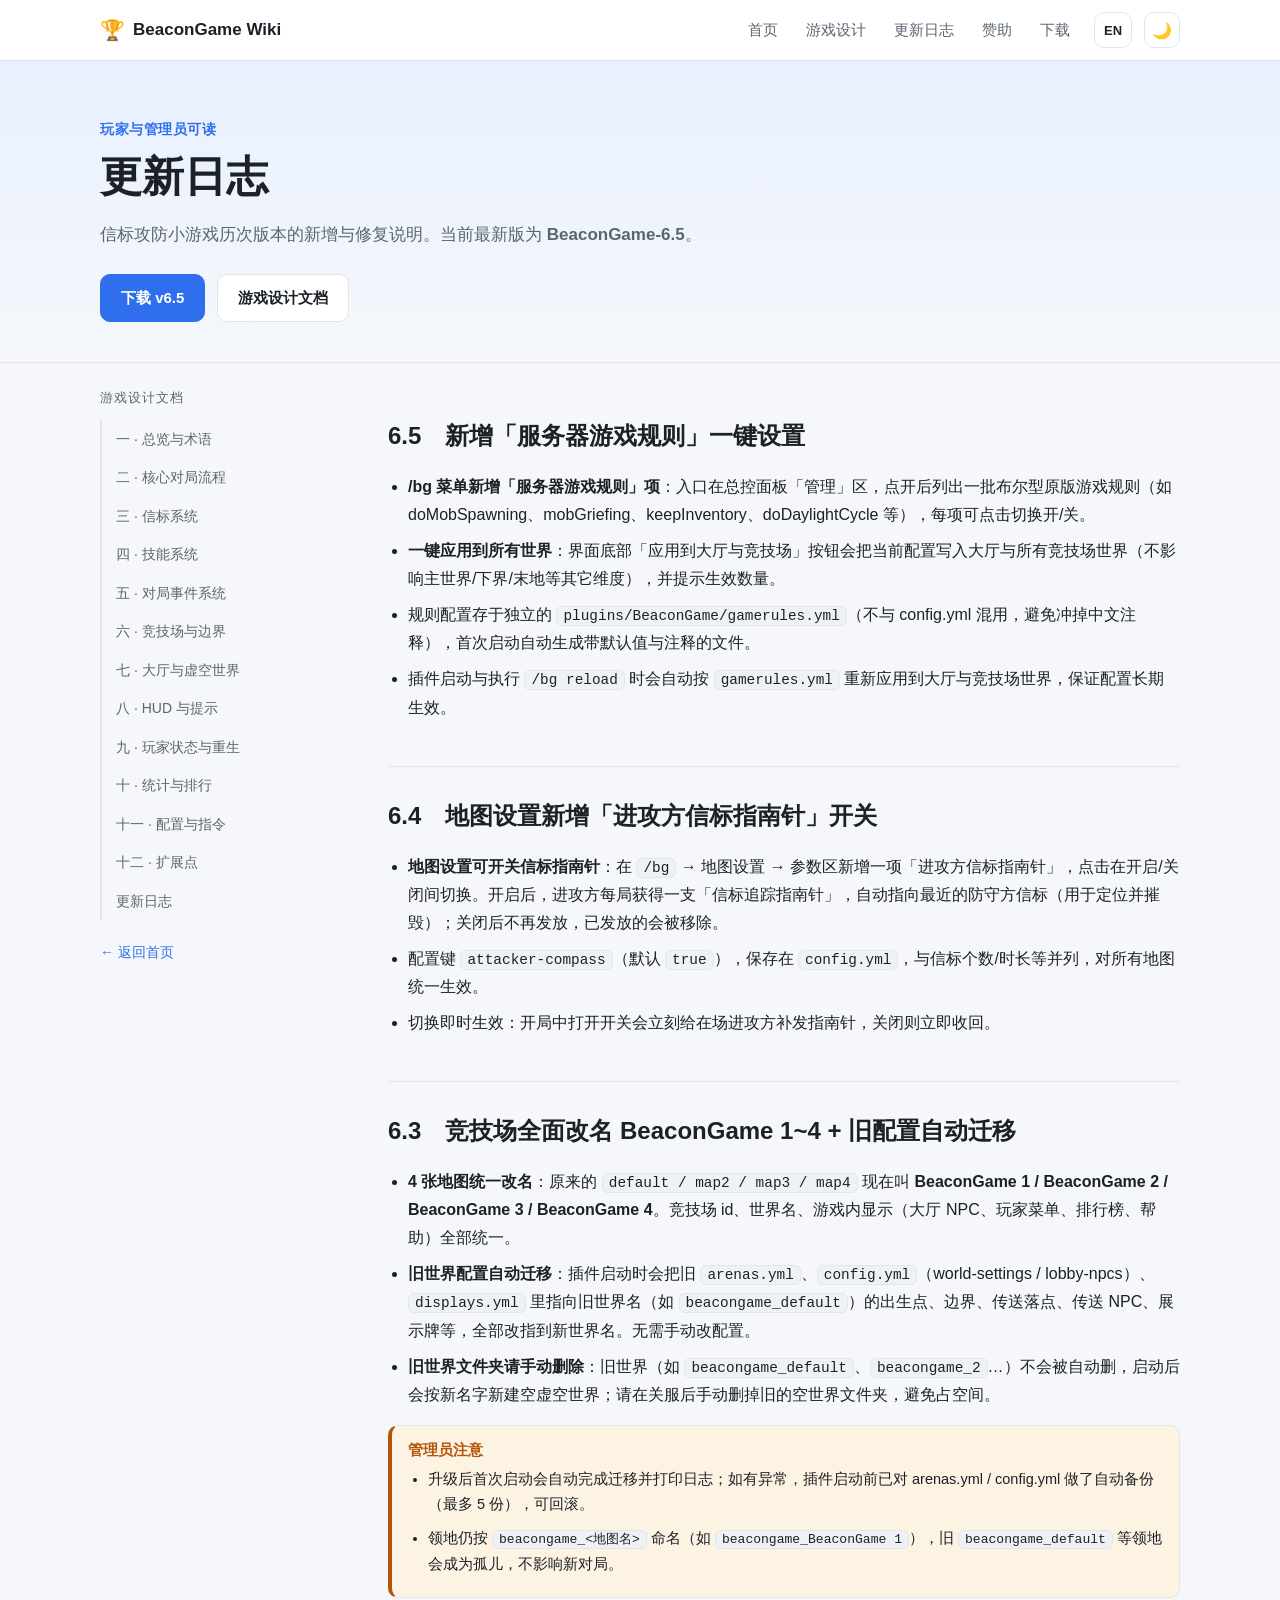
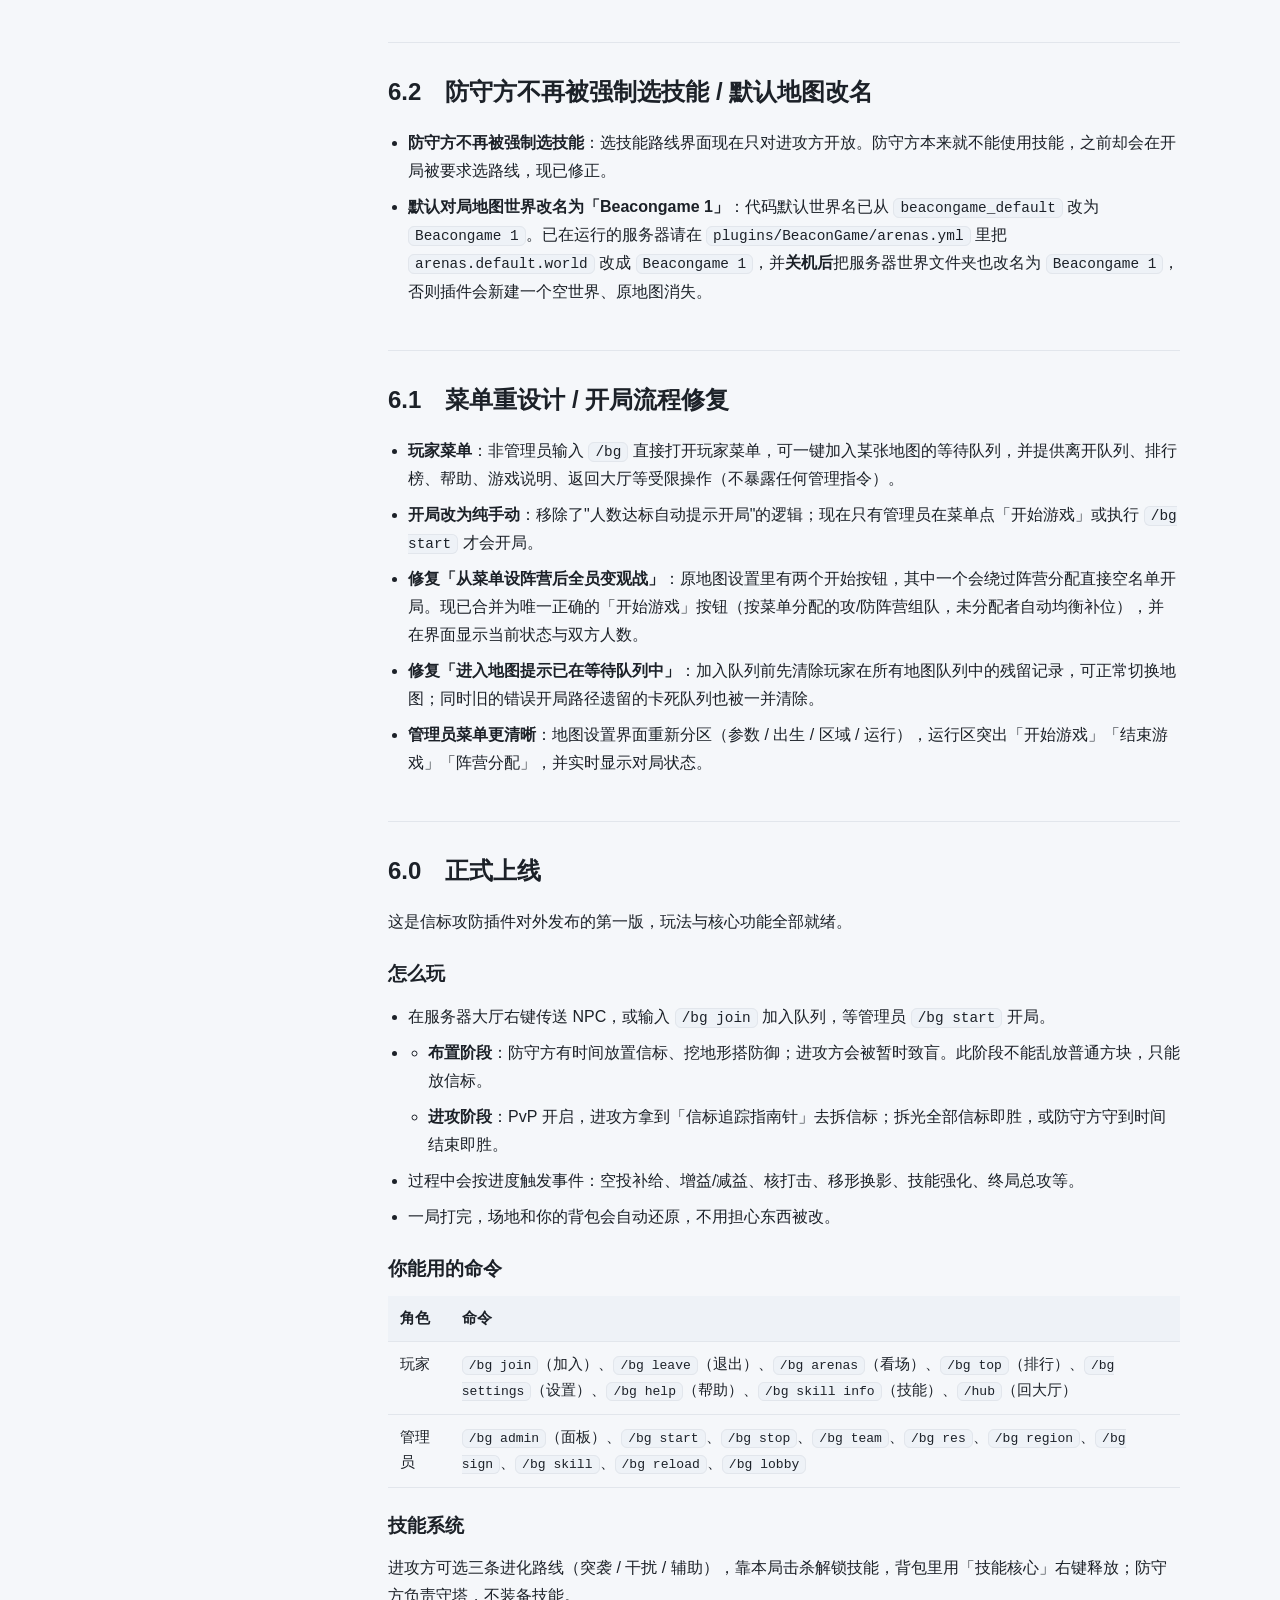
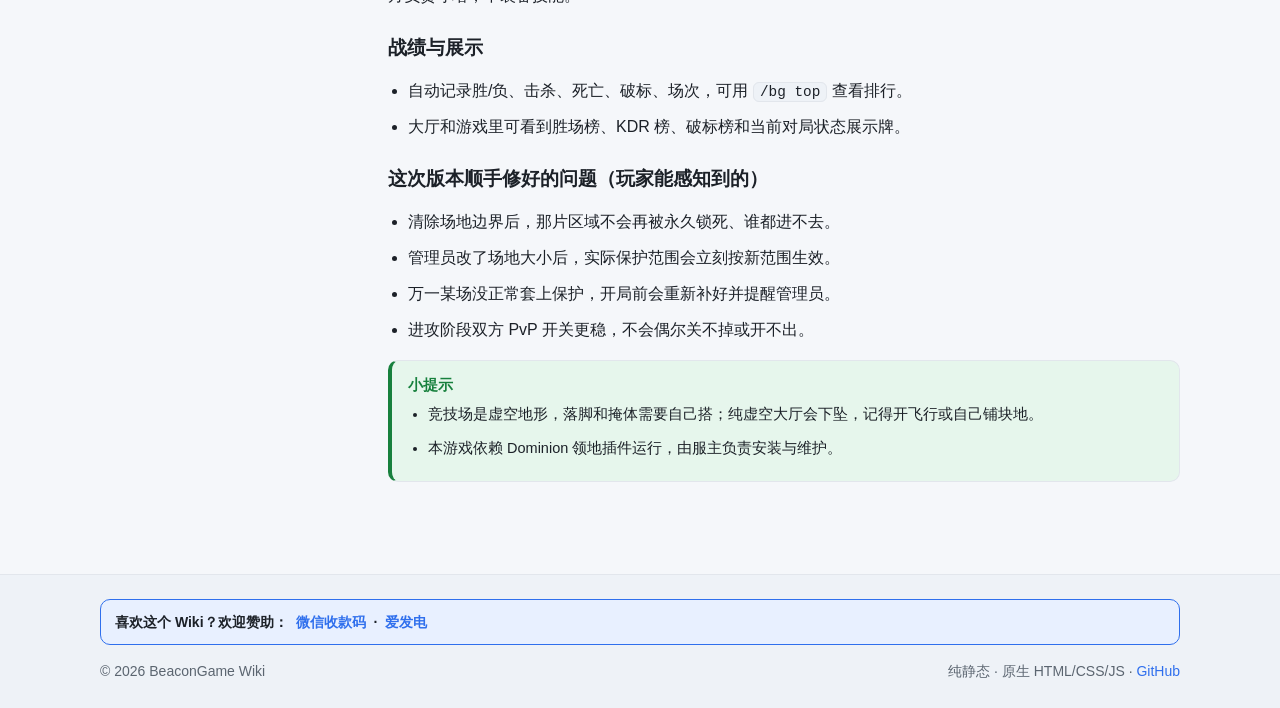
==== commit cf772b4c: "赞助" ====
--- a/changelog.html
+++ b/changelog.html
@@ -151,9 +151,18 @@
   </div>
 
   <footer class="footer">
+    <!-- 页脚赞助条：全站可见，提供明显的捐款入口 -->
+    <div class="wrap">
+      <div class="footer-donate">
+        <span data-en="Like this wiki? Support it: ">喜欢这个 Wiki？欢迎赞助：</span>
+        <a href="./images/WeChatPay.jpg" target="_blank" rel="noopener" data-en="WeChat QR">微信收款码</a>
+        <span>·</span>
+        <a href="https://afdian.com/a/tandingyan" target="_blank" rel="noopener" data-en="Afdian">爱发电</a>
+      </div>
+    </div>
     <div class="wrap footer-inner">
       <span>© <span id="year">2026</span> BeaconGame Wiki</span>
-      <span class="footer-note" data-en="Static · Plain HTML/CSS/JS · GitHub">纯静态 · 原生 HTML/CSS/JS · <a href="https://github.com/TanDingyan/Beacongame">GitHub</a></span>
+      <span class="footer-note" data-en="Static · Plain HTML/CSS/JS · <a href='https://github.com/TanDingyan/BeaconGameWiki'>GitHub</a>">纯静态 · 原生 HTML/CSS/JS · <a href="https://github.com/TanDingyan/BeaconGameWiki">GitHub</a></span>
     </div>
   </footer>
 
--- a/css/style.css
+++ b/css/style.css
@@ -73,6 +73,21 @@
 a { color: var(--brand); text-decoration: none; }
 a:hover { text-decoration: underline; }
 
+/* 图片默认不超出容器宽度，防止大图/二维码撑破布局 */
+img { max-width: 100%; }
+
+/* 键盘可达性：聚焦时给出清晰轮廓（鼠标点击不触发） */
+a:focus-visible,
+button:focus-visible,
+.btn:focus-visible,
+.card:focus-visible,
+.tag-filter button:focus-visible,
+.donate-img-link:focus-visible {
+  outline: 2px solid var(--brand);
+  outline-offset: 2px;
+  border-radius: 8px;
+}
+
 code {
   font-family: ui-monospace, SFMono-Regular, Consolas, "Courier New", monospace;
   background: var(--bg-soft);
@@ -121,33 +136,31 @@
 .nav-links a {
   display: block; padding: 6px 12px; border-radius: 8px;
   color: var(--muted); font-size: 15px;
+  transition: background-color .15s ease, color .15s ease;
 }
 .nav-links a:hover { background: var(--bg-soft); color: var(--text); text-decoration: none; }
 .nav-links a.is-active { color: var(--brand); background: var(--brand-soft); font-weight: 600; }
 
-.theme-toggle {
-  margin-left: 8px; width: 36px; height: 36px;
+/* 导航栏右侧按钮（主题 / 语言 / 汉堡）共用基础样式，减少重复 */
+.theme-toggle,
+.lang-toggle,
+.nav-toggle {
+  margin-left: 8px;
   display: inline-flex; align-items: center; justify-content: center;
+  width: 36px; height: 36px;
   border: 1px solid var(--border); border-radius: 10px;
-  background: var(--surface); color: var(--text); font-size: 16px; cursor: pointer;
-}
-.theme-toggle:hover { background: var(--bg-soft); }
-
-/* 语言切换按钮（与主题按钮同款样式） */
-.lang-toggle {
-  margin-left: 8px; min-width: 38px; height: 36px; padding: 0 8px;
-  display: inline-flex; align-items: center; justify-content: center;
-  border: 1px solid var(--border); border-radius: 10px;
-  background: var(--surface); color: var(--text); font-size: 13px; font-weight: 600; cursor: pointer;
-}
-.lang-toggle:hover { background: var(--bg-soft); }
-
-.nav-toggle {
-  display: none; margin-left: auto;
-  width: 40px; height: 36px;
-  border: 1px solid var(--border); border-radius: 10px;
-  background: var(--surface); color: var(--text); font-size: 18px; cursor: pointer;
-}
+  background: var(--surface); color: var(--text);
+  font-size: 16px; cursor: pointer;
+  transition: background-color .18s ease, border-color .18s ease;
+}
+.theme-toggle:hover,
+.lang-toggle:hover,
+.nav-toggle:hover { background: var(--bg-soft); }
+
+/* 语言按钮略宽、字号略小 */
+.lang-toggle { width: auto; min-width: 38px; padding: 0 8px; font-size: 13px; font-weight: 600; }
+/* 汉堡按钮仅移动端显示 */
+.nav-toggle { display: none; margin-left: auto; font-size: 18px; }
 
 /* =========================================================
  * Hero（首页/文档页顶部）
@@ -158,7 +171,7 @@
   border-bottom: 1px solid var(--border);
 }
 .hero-kicker { margin: 0 0 8px; color: var(--brand); font-size: 14px; font-weight: 600; letter-spacing: .5px; }
-.hero-title  { margin: 0 0 16px; font-size: clamp(26px, 5vw, 42px); line-height: 1.25; }
+.hero-title  { margin: 0 0 16px; font-size: clamp(26px, 5vw, 42px); line-height: 1.25; text-wrap: balance; }
 .hero-desc   { margin: 0 0 24px; max-width: 720px; color: var(--muted); font-size: 17px; }
 .hero-actions { display: flex; flex-wrap: wrap; gap: 12px; }
 
@@ -166,6 +179,7 @@
   display: inline-block; padding: 10px 20px;
   border: 1px solid var(--border); border-radius: 10px;
   background: var(--surface); color: var(--text); font-weight: 600; font-size: 15px;
+  transition: border-color .18s ease, color .18s ease, background-color .18s ease;
 }
 .btn:hover { text-decoration: none; border-color: var(--brand); color: var(--brand); }
 .btn-primary { background: var(--brand); border-color: var(--brand); color: #fff; }
@@ -177,12 +191,15 @@
  * ========================================================= */
 .section { padding: 44px 0; border-bottom: 1px solid var(--border); }
 .section:last-of-type { border-bottom: none; }
-.section-title { margin: 0 0 8px; font-size: 26px; }
+.section-title { margin: 0 0 8px; font-size: 26px; line-height: 1.35; text-wrap: balance; }
 .section-sub   { margin: 0 0 20px; color: var(--muted); }
 
 h2.doc-h2 { font-size: 24px; margin: 8px 0 14px; padding-bottom: 8px; border-bottom: 1px solid var(--border); }
 h3.doc-h3 { font-size: 19px; margin: 26px 0 10px; }
 h4.doc-h4 { font-size: 16px; margin: 18px 0 8px; color: var(--muted); }
+
+/* 文档标题统一收紧行高、启用均衡换行 */
+.hero-title, h2.doc-h2, h3.doc-h3 { line-height: 1.3; text-wrap: balance; }
 
 /* =========================================================
  * 卡片 / 网格（首页项目列表）
@@ -290,6 +307,80 @@
  * ========================================================= */
 .footer { border-top: 1px solid var(--border); background: var(--bg-soft); padding: 24px 0; }
 .footer-inner { display: flex; flex-wrap: wrap; gap: 8px; justify-content: space-between; font-size: 14px; color: var(--muted); }
+
+/* =========================================================
+ * 赞助 / 捐款（明显的入口）
+ * - 首页有独立区块（#donate），页脚全站可见“赞助条”
+ * - 图片用相对路径 ./images/WeChatPay.jpg，与页面层级无关
+ * ========================================================= */
+
+/* 首页捐款区块：用品牌色柔光背景突出显示 */
+.donate {
+  background: linear-gradient(180deg, var(--brand-soft) 0%, var(--bg) 100%);
+  border: 1px solid var(--border);
+  border-radius: var(--radius);
+  margin: 8px 0;
+}
+.donate-grid {
+  display: grid;
+  grid-template-columns: repeat(auto-fit, minmax(260px, 1fr)); /* 自适应换行 */
+  gap: 16px;
+  margin: 22px 0 18px;
+}
+.donate-card {
+  background: var(--surface);
+  border: 1px solid var(--border);
+  border-radius: var(--radius);
+  box-shadow: var(--shadow);
+  padding: 20px;
+  text-align: center;
+}
+.donate-card h3 { margin: 0 0 8px; font-size: 18px; }
+.donate-card p  { margin: 0 0 16px; color: var(--muted); font-size: 15px; }
+
+/* 微信收款码：点击放大（在新标签打开原图） */
+.donate-img-link { display: inline-block; }
+.donate-img-link img {
+  width: 180px; height: 180px; object-fit: contain;  /* 二维码必须完整显示，不可裁剪 */
+  background: var(--surface);
+  border: 1px solid var(--border); border-radius: 12px;
+  transition: transform .18s ease, box-shadow .18s ease;
+}
+.donate-img-link img:hover { transform: scale(1.04); box-shadow: var(--shadow); }
+
+/* 免责声明：虚线框，弱化视觉，表明自愿 */
+.donate-disclaimer {
+  margin: 0; padding: 12px 16px;
+  background: var(--bg-soft);
+  border: 1px dashed var(--border);
+  border-radius: 10px;
+  color: var(--muted); font-size: 14px;
+}
+
+/* 赞助者回馈：胶囊标签列表 */
+.donate-perks {
+  list-style: none; margin: 0 0 14px; padding: 0;
+  display: flex; flex-wrap: wrap; gap: 8px;
+}
+.donate-perks li {
+  display: inline-flex; align-items: center; gap: 6px;
+  padding: 6px 12px;
+  background: var(--surface); border: 1px solid var(--border);
+  border-radius: 999px; font-size: 14px; color: var(--text);
+}
+.donate-perks li::before { content: "✓"; color: var(--ok); font-weight: 700; }
+
+/* 页脚赞助条：全站可见、醒目（品牌色底） */
+.footer-donate {
+  display: flex; flex-wrap: wrap; align-items: center; gap: 8px;
+  margin-bottom: 14px; padding: 10px 14px;
+  background: var(--brand-soft);
+  border: 1px solid var(--brand);
+  border-radius: 10px;
+  color: var(--text); font-size: 14px; font-weight: 600;
+}
+.footer-donate a { color: var(--brand); font-weight: 700; }
+.footer-donate a:hover { text-decoration: underline; }
 
 /* =========================================================
  * 响应式
@@ -315,7 +406,7 @@
   }
   .nav-links.open { display: flex; }
   .nav-links a { padding: 10px 12px; font-size: 16px; }
-  .theme-toggle { margin: 8px 0 0; align-self: flex-start; }
+  .theme-toggle, .lang-toggle { margin: 8px 0 0; align-self: flex-start; }
 
   .hero { padding: 36px 0 28px; }
   .section { padding: 30px 0; }
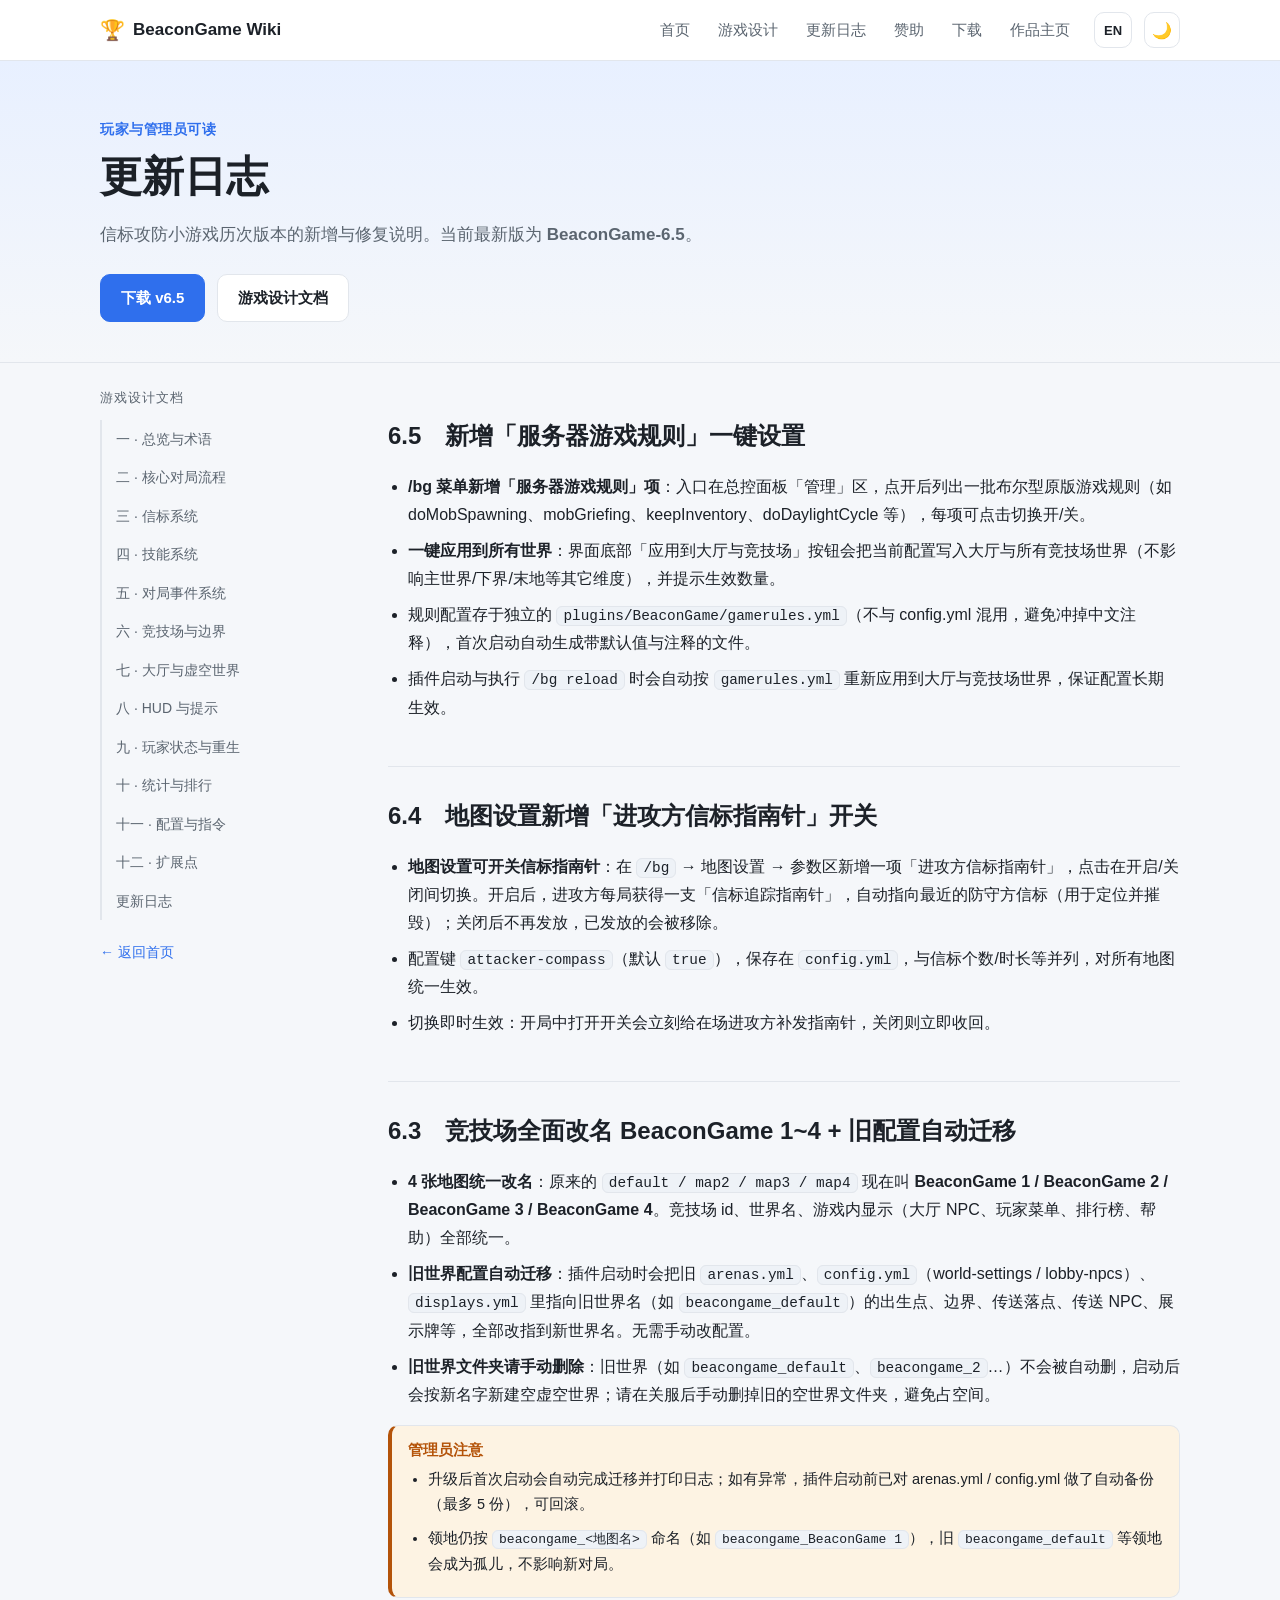
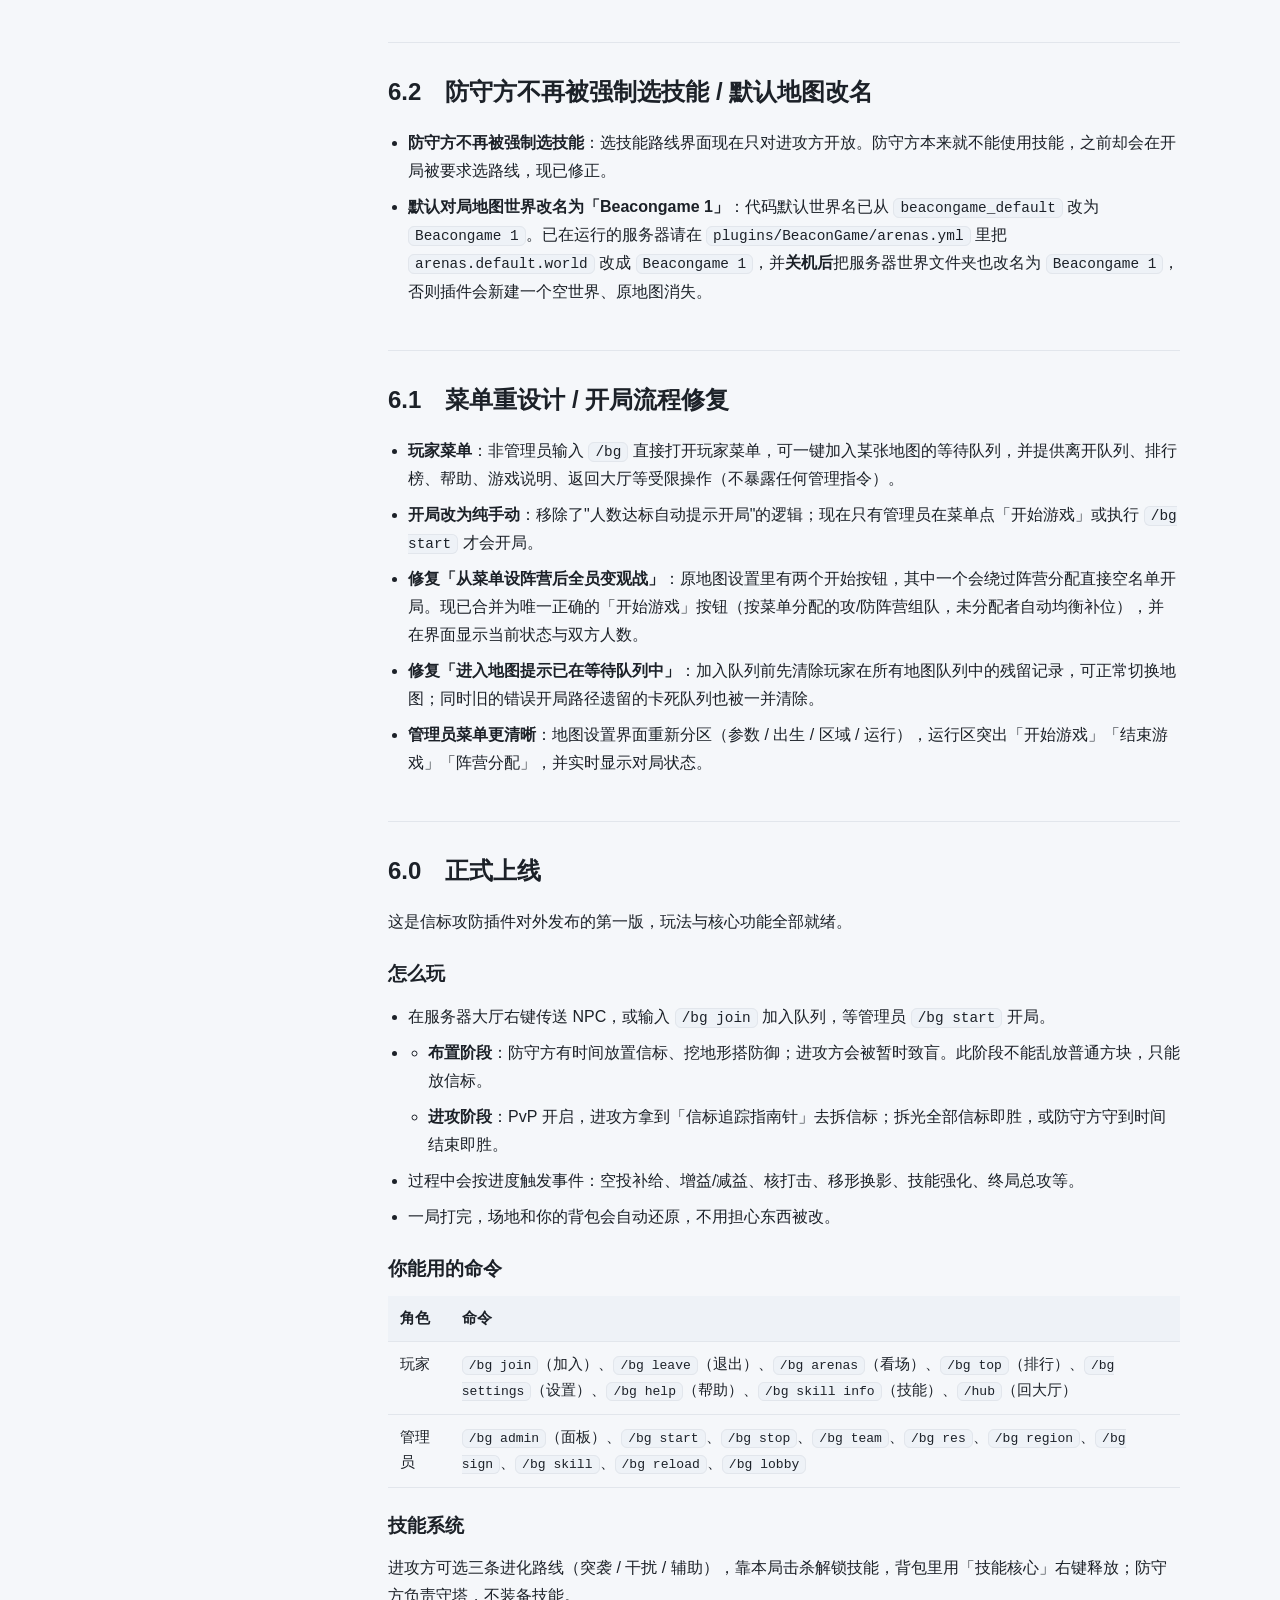
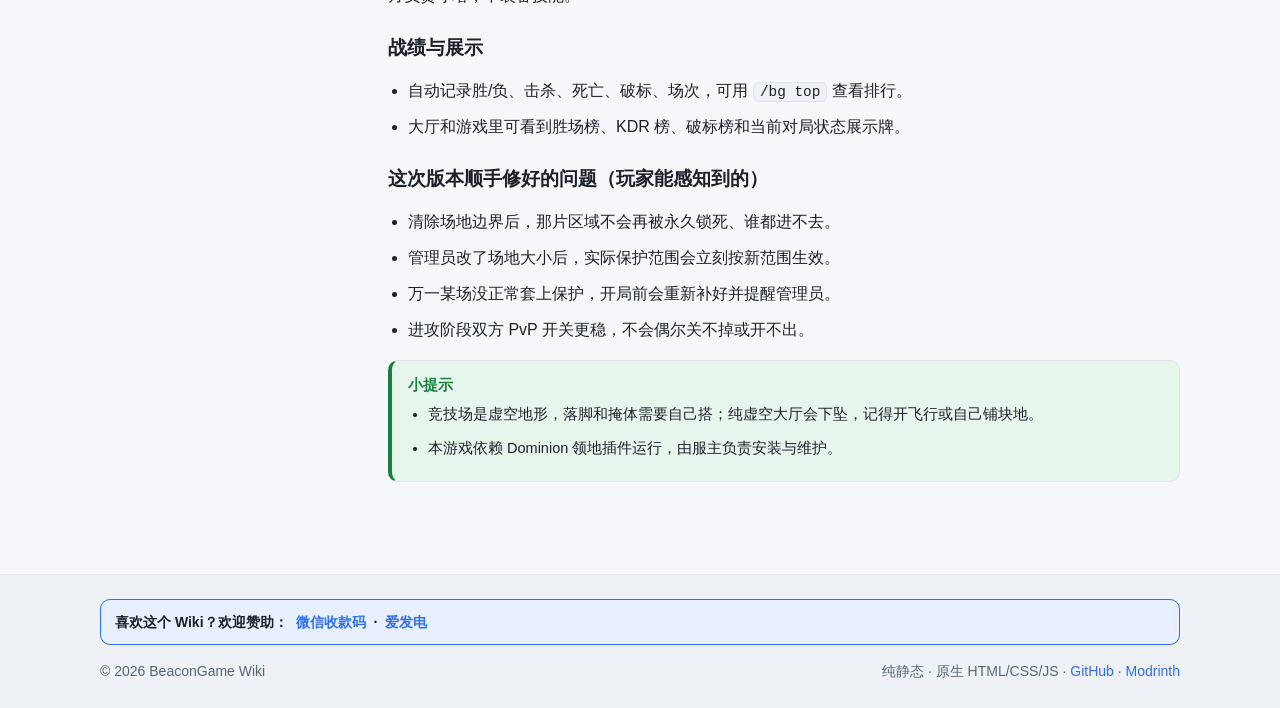
==== commit a291e8f9: "作品主页" ====
--- a/changelog.html
+++ b/changelog.html
@@ -162,7 +162,7 @@
     </div>
     <div class="wrap footer-inner">
       <span>© <span id="year">2026</span> BeaconGame Wiki</span>
-      <span class="footer-note" data-en="Static · Plain HTML/CSS/JS · <a href='https://github.com/TanDingyan/BeaconGameWiki'>GitHub</a>">纯静态 · 原生 HTML/CSS/JS · <a href="https://github.com/TanDingyan/BeaconGameWiki">GitHub</a></span>
+      <span class="footer-note" data-en="Static · Plain HTML/CSS/JS · <a href='https://github.com/TanDingyan/BeaconGameWiki'>GitHub</a> · <a href='https://modrinth.com/plugin/beacongame' target='_blank' rel='noopener'>Modrinth</a>">纯静态 · 原生 HTML/CSS/JS · <a href="https://github.com/TanDingyan/BeaconGameWiki">GitHub</a> · <a href="https://modrinth.com/plugin/beacongame" target="_blank" rel="noopener">Modrinth</a></span>
     </div>
   </footer>
 
--- a/css/style.css
+++ b/css/style.css
@@ -319,7 +319,10 @@
   background: linear-gradient(180deg, var(--brand-soft) 0%, var(--bg) 100%);
   border: 1px solid var(--border);
   border-radius: var(--radius);
-  margin: 8px 0;
+  /* 覆盖 .section 的 padding:44px 0：.section 只有上下内边距，
+     这里补上左右内边距，避免标题/卡片文字贴着圆角边框（错位） */
+  padding: 28px 24px;
+  margin: 16px 0;
 }
 .donate-grid {
   display: grid;
@@ -334,7 +337,15 @@
   box-shadow: var(--shadow);
   padding: 20px;
   text-align: center;
-}
+  /* 纵向排列，让二维码/按钮对齐到卡片底部（两卡高度不同时也对齐） */
+  display: flex;
+  flex-direction: column;
+  align-items: center;
+}
+.donate-card h3,
+.donate-card p { align-self: stretch; }   /* 标题/段落占满卡片宽度，文字居中更整齐 */
+.donate-card .donate-img-link,
+.donate-card > .btn { margin-top: auto; } /* 二维码/按钮对齐到底部 */
 .donate-card h3 { margin: 0 0 8px; font-size: 18px; }
 .donate-card p  { margin: 0 0 16px; color: var(--muted); font-size: 15px; }
 
